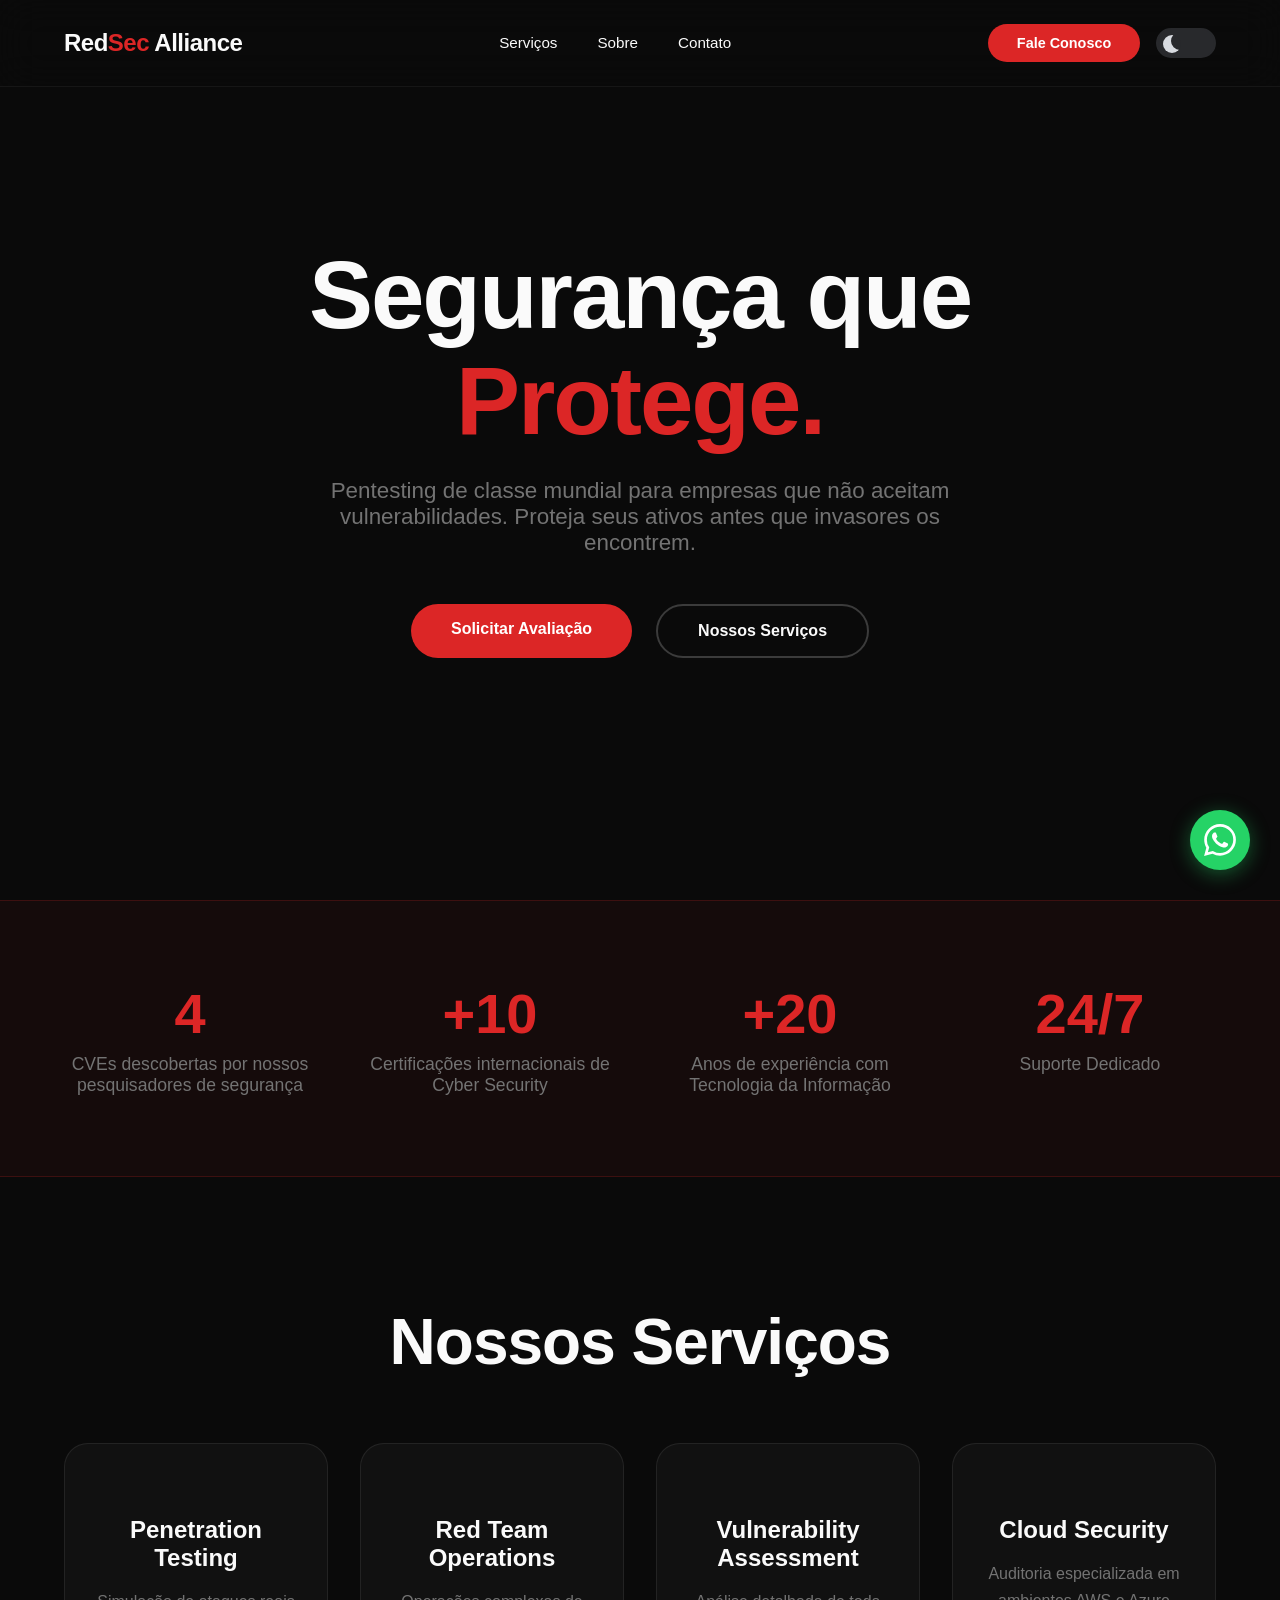
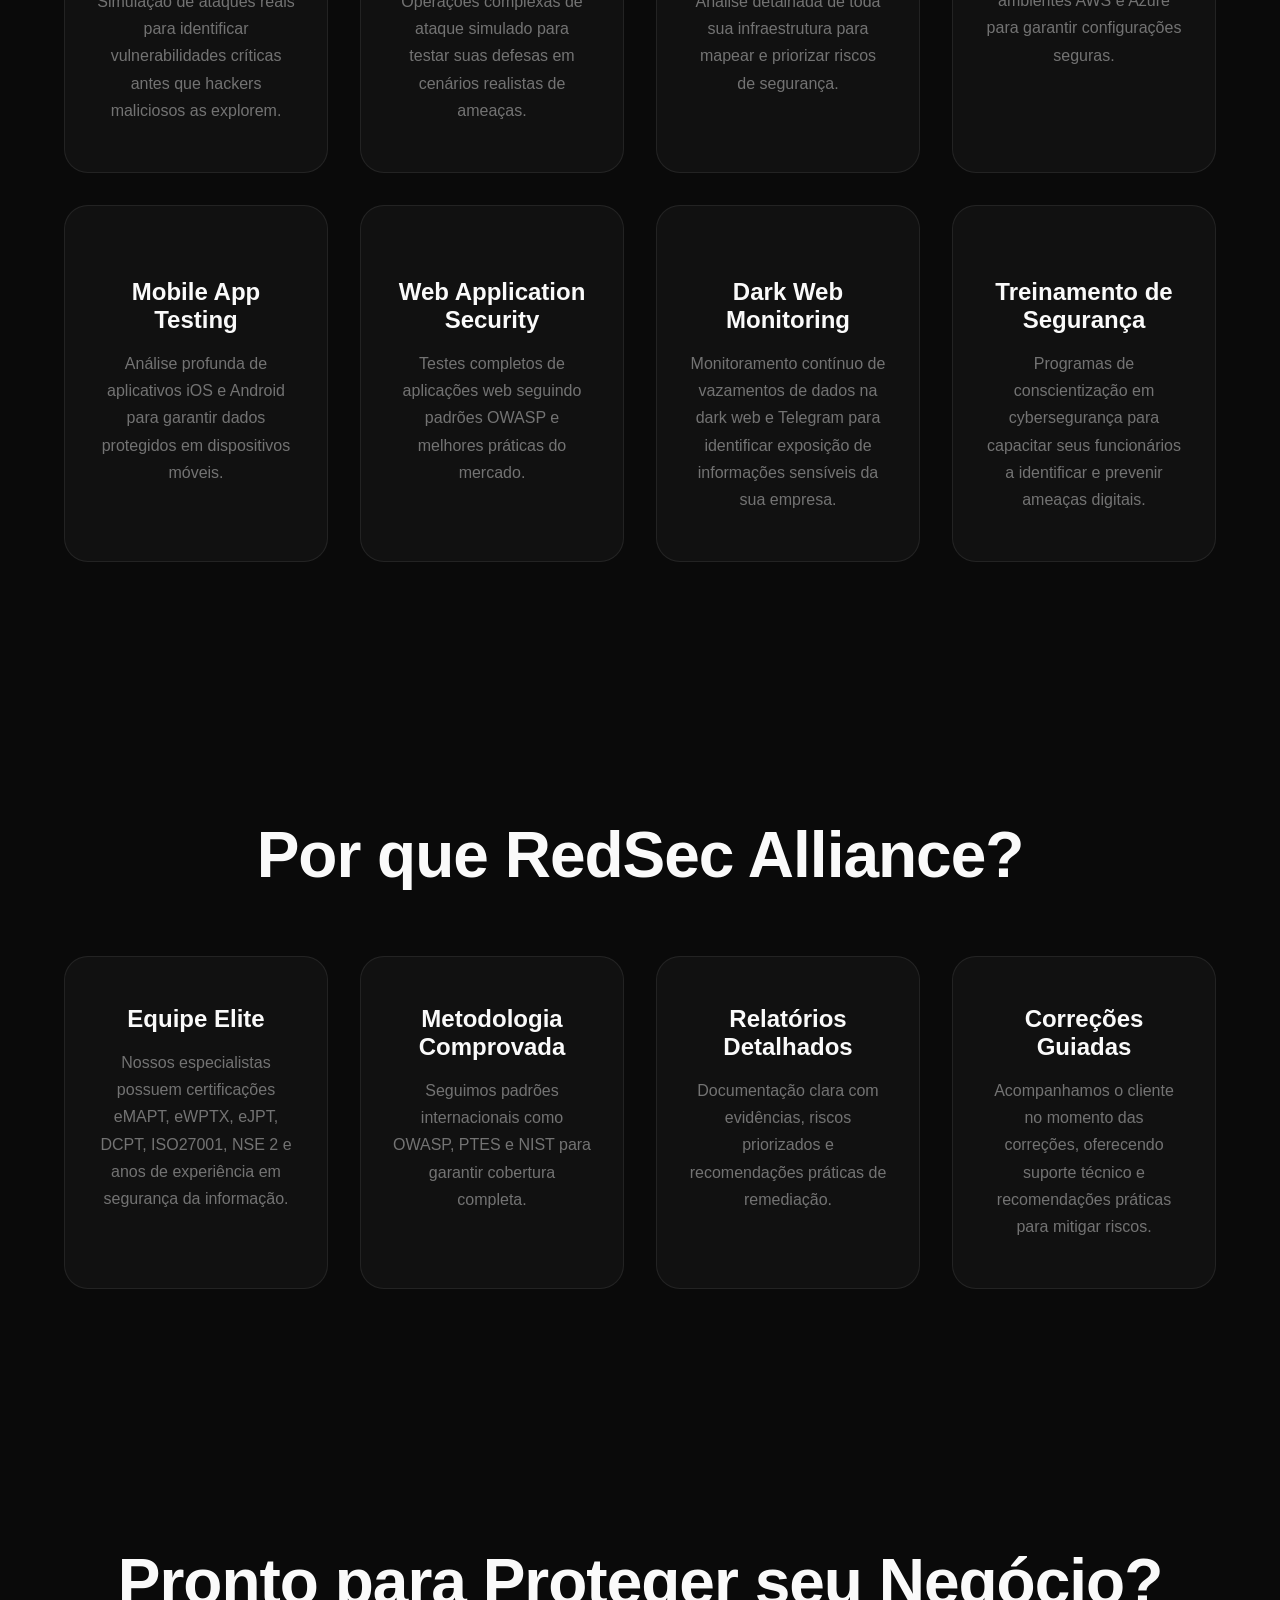
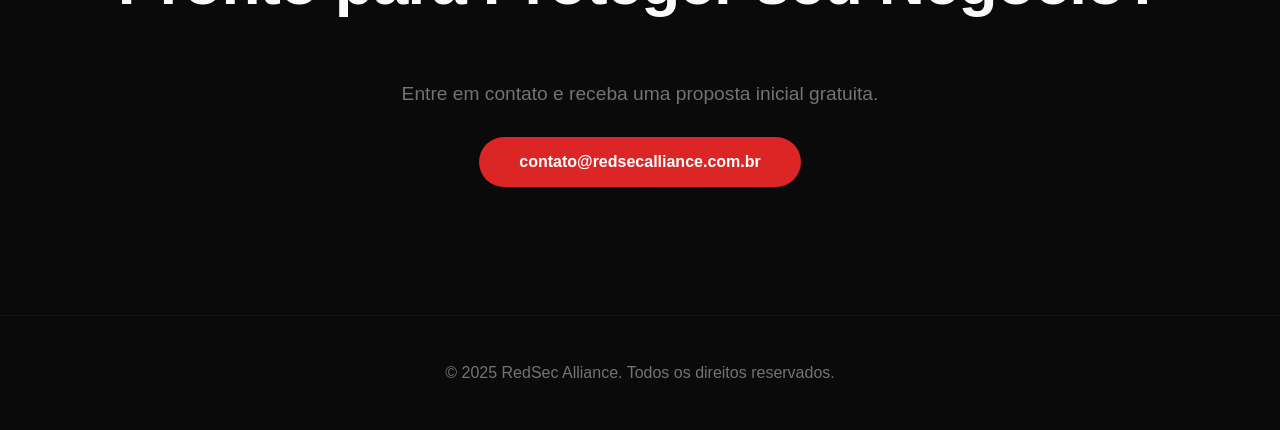
==== index.html @ f5a432e8 "Update index.html" ====
<!DOCTYPE html>
<html lang="pt-BR">
<head>
    <meta charset="UTF-8">
    <meta name="viewport" content="width=device-width, initial-scale=1.0">
    <title>RedSec Alliance - Pentesting & Cybersecurity</title>
    <link rel="stylesheet" href="styles.css">
</head>
<body>
    <nav>
        <div class="logo">Red<span>Sec</span> Alliance</div>

        <ul class="nav-links">
            <li><a href="#services">Serviços</a></li>
            <li><a href="#about">Sobre</a></li>
            <li><a href="#contact">Contato</a></li>
        </ul>

        <div class="nav-actions">
            <a href="#contact" class="cta-button">Fale Conosco</a>
            <div class="toggle-switch">
                <label class="switch-label">
                    <input type="checkbox" class="checkbox">
                    <span class="slider"></span>
                </label>
            </div>
        </div>
    </nav>

    <section class="hero">
        <h1>Segurança que<br><span class="highlight">Protege.</span></h1>
        <p>Pentesting de classe mundial para empresas que não aceitam vulnerabilidades. Proteja seus ativos antes que invasores os encontrem.</p>
        <div class="hero-buttons">
            <a href="#contact" class="primary-btn">Solicitar Avaliação</a>
            <a href="#services" class="secondary-btn">Nossos Serviços</a>
        </div>
    </section>

    <div class="stats">
        <div class="stat">
            <h2>4</h2>
            <p>CVEs descobertas por nossos pesquisadores de segurança</p>
        </div>
        <div class="stat">
            <h2>+10</h2>
            <p>Certificações internacionais de Cyber Security</p>
        </div>
        <div class="stat">
            <h2>+20</h2>
            <p>Anos de experiência com Tecnologia da Informação</p>
        </div>
        <div class="stat">
            <h2>24/7</h2>
            <p>Suporte Dedicado</p>
        </div>
    </div>

    <section id="services">
        <h2 class="section-title">Nossos Serviços</h2>
        <div class="services">
            <div class="service-card">
                <div class="service-icon"></div>
                <h3>Penetration Testing</h3>
                <p>Simulação de ataques reais para identificar vulnerabilidades críticas antes que hackers maliciosos as explorem.</p>
            </div>
            <div class="service-card">
                <div class="service-icon"></div>
                <h3>Red Team Operations</h3>
                <p>Operações complexas de ataque simulado para testar suas defesas em cenários realistas de ameaças.</p>
            </div>
            <div class="service-card">
                <div class="service-icon"></div>
                <h3>Vulnerability Assessment</h3>
                <p>Análise detalhada de toda sua infraestrutura para mapear e priorizar riscos de segurança.</p>
            </div>
            <div class="service-card">
                <div class="service-icon"></div>
                <h3>Cloud Security</h3>
                <p>Auditoria especializada em ambientes AWS e Azure para garantir configurações seguras.</p>
            </div>
            <div class="service-card">
                <div class="service-icon"></div>
                <h3>Mobile App Testing</h3>
                <p>Análise profunda de aplicativos iOS e Android para garantir dados protegidos em dispositivos móveis.</p>
            </div>
            <div class="service-card">
                <div class="service-icon"></div>
                <h3>Web Application Security</h3>
                <p>Testes completos de aplicações web seguindo padrões OWASP e melhores práticas do mercado.</p>
            </div>
                        <div class="service-card">
                <div class="service-icon"></div>
                <h3>Dark Web Monitoring</h3>
                <p>Monitoramento contínuo de vazamentos de dados na dark web e Telegram para identificar exposição de informações sensíveis da sua empresa.</p>
            </div>
            <div class="service-card">
                <div class="service-icon"></div>
                <h3>Treinamento de Segurança</h3>
                <p>Programas de conscientização em cybersegurança para capacitar seus funcionários a identificar e prevenir ameaças digitais.</p>
            </div>
        </div>
    </section>

    <section id="about">
        <h2 class="section-title">Por que RedSec Alliance?</h2>
        <div class="services">
            <div class="service-card">
                <h3>Equipe Elite</h3>
                <p>Nossos especialistas possuem certificações eMAPT, eWPTX, eJPT, DCPT, ISO27001, NSE 2 e anos de experiência em segurança da informação.</p>
            </div>
            <div class="service-card">
                <h3>Metodologia Comprovada</h3>
                <p>Seguimos padrões internacionais como OWASP, PTES e NIST para garantir cobertura completa.</p>
            </div>
            <div class="service-card">
                <h3>Relatórios Detalhados</h3>
                <p>Documentação clara com evidências, riscos priorizados e recomendações práticas de remediação.</p>
            </div>
            <div class="service-card">
                <h3>Correções Guiadas</h3>
                <p>Acompanhamos o cliente no momento das correções, oferecendo suporte técnico e recomendações práticas para mitigar riscos.</p>
            </div>
        </div>  
    </section>

    <section id="contact" style="text-align: center; padding: 8rem 5%;">
        <h2 class="section-title">Pronto para Proteger seu Negócio?</h2>
        <p style="color: var(--gray); font-size: 1.2rem; margin-bottom: 2rem; max-width: 600px; margin-left: auto; margin-right: auto;">Entre em contato e receba uma proposta inicial gratuita.</p>
        <a href="mailto:contato@redsecalliance.com.br" class="primary-btn" style="display: inline-block;">contato@redsecalliance.com.br</a>
    </section>

    <footer>
        <p>&copy; 2025 RedSec Alliance. Todos os direitos reservados.</p>
    </footer>
    <!-- Botão WhatsApp Flutuante -->
    <a href="https://wa.me/5511977189266?text=Olá!%20Gostaria%20de%20saber%20mais%20sobre%20os%20serviços%20de%20pentest%20da%20RedSec%20Alliance." class="whatsapp-button" target="_blank" rel="noopener noreferrer">
        <svg viewBox="0 0 24 24" fill="currentColor">
            <path d="M17.472 14.382c-.297-.149-1.758-.867-2.03-.967-.273-.099-.471-.148-.67.15-.197.297-.767.966-.94 1.164-.173.199-.347.223-.644.075-.297-.15-1.255-.463-2.39-1.475-.883-.788-1.48-1.761-1.653-2.059-.173-.297-.018-.458.13-.606.134-.133.298-.347.446-.52.149-.174.198-.298.298-.497.099-.198.05-.371-.025-.52-.075-.149-.669-1.612-.916-2.207-.242-.579-.487-.5-.669-.51-.173-.008-.371-.01-.57-.01-.198 0-.52.074-.792.372-.272.297-1.04 1.016-1.04 2.479 0 1.462 1.065 2.875 1.213 3.074.149.198 2.096 3.2 5.077 4.487.709.306 1.262.489 1.694.625.712.227 1.36.195 1.871.118.571-.085 1.758-.719 2.006-1.413.248-.694.248-1.289.173-1.413-.074-.124-.272-.198-.57-.347m-5.421 7.403h-.004a9.87 9.87 0 01-5.031-1.378l-.361-.214-3.741.982.998-3.648-.235-.374a9.86 9.86 0 01-1.51-5.26c.001-5.45 4.436-9.884 9.888-9.884 2.64 0 5.122 1.03 6.988 2.898a9.825 9.825 0 012.893 6.994c-.003 5.45-4.437 9.884-9.885 9.884m8.413-18.297A11.815 11.815 0 0012.05 0C5.495 0 .16 5.335.157 11.892c0 2.096.547 4.142 1.588 5.945L.057 24l6.305-1.654a11.882 11.882 0 005.683 1.448h.005c6.554 0 11.89-5.335 11.893-11.893a11.821 11.821 0 00-3.48-8.413Z"/>
        </svg>
    </a>

    <script src="script.js"></script>
</body>
</html>
---- styles.css ----
* {
    margin: 0;
    padding: 0;
    box-sizing: border-box;
}

:root {
    --red: #DC2626;
    --dark: #0A0A0A;
    --light: #FAFAFA;
    --gray: #737373;
}

body {
    font-family: -apple-system, BlinkMacSystemFont, 'Segoe UI', 'Helvetica Neue', Arial, sans-serif;
    background: var(--dark);
    color: var(--light);
    overflow-x: hidden;
}

nav {
    position: fixed;
    top: 0;
    width: 100%;
    padding: 1.5rem 5%;
    display: flex;
    justify-content: space-between;
    align-items: center;
    z-index: 1000;
    background: rgba(10, 10, 10, 0.8);
    backdrop-filter: blur(20px);
    border-bottom: 1px solid rgba(255, 255, 255, 0.05);
    transition: background 0.3s ease;
}

.logo {
    font-size: 1.5rem;
    font-weight: 700;
    letter-spacing: -0.5px;
}

.logo span {
    color: var(--red);
}

.nav-links {
    display: flex;
    gap: 2.5rem;
    list-style: none;
}

.nav-links a {
    color: var(--light);
    text-decoration: none;
    font-size: 0.95rem;
    font-weight: 500;
    transition: color 0.3s;
}

.nav-links a:hover {
    color: var(--red);
}

.cta-button {
    background: var(--red);
    color: white;
    padding: 0.7rem 1.8rem;
    border-radius: 2rem;
    text-decoration: none;
    font-weight: 600;
    font-size: 0.9rem;
    transition: transform 0.2s, box-shadow 0.3s;
}

.cta-button:hover {
    transform: translateY(-2px);
    box-shadow: 0 10px 40px rgba(220, 38, 38, 0.3);
}

.hero {
    min-height: 100vh;
    display: flex;
    flex-direction: column;
    justify-content: center;
    align-items: center;
    text-align: center;
    padding: 0 5%;
    position: relative;
}

.hero h1 {
    font-size: clamp(3rem, 8vw, 6rem);
    font-weight: 700;
    letter-spacing: -2px;
    line-height: 1.1;
    margin-bottom: 1.5rem;
    animation: fadeInUp 0.8s ease;
}

.hero .highlight {
    color: var(--red);
}

.hero p {
    font-size: clamp(1.1rem, 2vw, 1.4rem);
    color: var(--gray);
    max-width: 700px;
    margin-bottom: 3rem;
    animation: fadeInUp 0.8s ease 0.2s backwards;
}

.hero-buttons {
    display: flex;
    gap: 1.5rem;
    animation: fadeInUp 0.8s ease 0.4s backwards;
}

.primary-btn, .secondary-btn {
    padding: 1rem 2.5rem;
    border-radius: 2rem;
    font-weight: 600;
    font-size: 1rem;
    text-decoration: none;
    transition: all 0.3s;
}

.primary-btn {
    background: var(--red);
    color: white;
}

.primary-btn:hover {
    transform: translateY(-2px);
    box-shadow: 0 15px 50px rgba(220, 38, 38, 0.4);
}

.secondary-btn {
    background: transparent;
    color: var(--light);
    border: 2px solid rgba(255, 255, 255, 0.2);
}

.secondary-btn:hover {
    border-color: var(--red);
    color: var(--red);
}

section {
    padding: 8rem 5%;
    max-width: 1400px;
    margin: 0 auto;
}

.section-title {
    font-size: clamp(2.5rem, 5vw, 4rem);
    font-weight: 700;
    letter-spacing: -1px;
    margin-bottom: 4rem;
    text-align: center;
}

.services {
    display: grid;
    grid-template-columns: repeat(4, 1fr);
    gap: 2rem;
}

@media (max-width: 1200px) {
    .services {
        grid-template-columns: repeat(2, 1fr);
    }
}

.service-card {
    background: rgba(255, 255, 255, 0.03);
    border: 1px solid rgba(255, 255, 255, 0.08);
    border-radius: 1.5rem;
    padding: 3rem 2rem;
    transition: all 0.4s;
    text-align: center;
}

.service-card:hover {
    background: rgba(255, 255, 255, 0.05);
    border-color: var(--red);
    transform: translateY(-5px);
}

.service-icon {
    font-size: 3rem;
    margin-bottom: 1.5rem;
}

.service-card h3 {
    font-size: 1.5rem;
    margin-bottom: 1rem;
    font-weight: 600;
}

.service-card p {
    color: var(--gray);
    line-height: 1.7;
}

.stats {
    display: grid;
    grid-template-columns: repeat(auto-fit, minmax(200px, 1fr));
    gap: 3rem;
    text-align: center;
    padding: 5rem 5%;
    background: rgba(220, 38, 38, 0.05);
    border-top: 1px solid rgba(220, 38, 38, 0.2);
    border-bottom: 1px solid rgba(220, 38, 38, 0.2);
}

.stat h2 {
    font-size: 3.5rem;
    color: var(--red);
    margin-bottom: 0.5rem;
    font-weight: 700;
}

.stat p {
    color: var(--gray);
    font-size: 1.1rem;
}

footer {
    padding: 3rem 5%;
    text-align: center;
    border-top: 1px solid rgba(255, 255, 255, 0.05);
    color: var(--gray);
}

/* Imagens de Contato */
.contact-images {
    display: flex;
    justify-content: center;
    align-items: center;
    gap: 2rem;
    margin: 3rem auto;
    max-width: 1200px;
}

.contact-img {
    flex: 1;
    max-width: 350px;
    height: 300px;
    object-fit: cover;
    border-radius: 12px;
    box-shadow: 0 10px 30px rgba(0, 0, 0, 0.3);
    transition: transform 0.3s ease, box-shadow 0.3s ease;
}

.contact-img:hover {
    transform: translateY(-10px);
    box-shadow: 0 20px 40px rgba(220, 38, 38, 0.4);
}

/* Botão WhatsApp */
.whatsapp-button {
    position: fixed;
    bottom: 30px;
    right: 30px;
    width: 60px;
    height: 60px;
    background: #25D366;
    border-radius: 50%;
    display: flex;
    align-items: center;
    justify-content: center;
    box-shadow: 0 4px 20px rgba(37, 211, 102, 0.4);
    z-index: 999;
    transition: all 0.3s ease;
    animation: pulse 2s infinite;
}

.whatsapp-button:hover {
    transform: scale(1.1);
    box-shadow: 0 6px 30px rgba(37, 211, 102, 0.6);
}

.whatsapp-button svg {
    width: 32px;
    height: 32px;
    color: white;
}

/* Animações */
@keyframes pulse {
    0%, 100% {
        box-shadow: 0 4px 20px rgba(37, 211, 102, 0.4);
    }
    50% {
        box-shadow: 0 4px 30px rgba(37, 211, 102, 0.7);
    }
}

@keyframes fadeInUp {
    from {
        opacity: 0;
        transform: translateY(30px);
    }
    to {
        opacity: 1;
        transform: translateY(0);
    }
}

/* Toggle Switch (Modo Claro/Escuro) */
.toggle-switch {
    position: relative;
    width: 60px;
    height: 30px;
    --light: #d8dbe0;
    --dark: #28292c;
    flex-shrink: 0;
}

.switch-label {
    position: absolute;
    width: 100%;
    height: 30px;
    background-color: var(--dark);
    border-radius: 15px;
    cursor: pointer;
    border: 2px solid var(--dark);
}

.checkbox {
    position: absolute;
    display: none;
}

.slider {
    position: absolute;
    width: 100%;
    height: 100%;
    border-radius: 15px;
    transition: 0.3s;
}

.checkbox:checked ~ .slider {
    background-color: var(--light);
}

.slider::before {
    content: "";
    position: absolute;
    top: 5px;
    left: 5px;
    width: 18px;
    height: 18px;
    border-radius: 50%;
    box-shadow: inset 8px -3px 0px 0px var(--light);
    background-color: var(--dark);
    transition: 0.3s;
}

.checkbox:checked ~ .slider::before {
    transform: translateX(30px);
    background-color: var(--dark);
    box-shadow: none;
}

/* Agrupa o botão Fale Conosco e o switch */
.nav-actions {
    display: flex;
    align-items: center;
    gap: 1rem;
}

/* ====== MODO CLARO ====== */
body.light-mode {
    background: var(--light);
    color: var(--dark);
}

/* Navbar no modo claro */
body.light-mode nav {
    background: rgba(255, 255, 255, 0.9);
    border-bottom: 1px solid rgba(0, 0, 0, 0.1);
    backdrop-filter: blur(20px);
}

body.light-mode .logo {
    color: var(--dark);
}

body.light-mode .nav-links a {
    color: var(--dark);
}

body.light-mode .nav-links a:hover {
    color: var(--red);
}

/* Botões no modo claro */
body.light-mode .cta-button,
body.light-mode .primary-btn {
    background: var(--red);
    color: white;
}

body.light-mode .secondary-btn {
    color: var(--dark);
    border-color: rgba(0, 0, 0, 0.3);
}

body.light-mode .secondary-btn:hover {
    color: var(--red);
    border-color: var(--red);
}

/* Hero no modo claro */
body.light-mode .hero p {
    color: #555;
}

/* Cards e textos no modo claro */
body.light-mode .service-card {
    background: rgba(0, 0, 0, 0.02);
    border: 1px solid rgba(0, 0, 0, 0.08);
}

body.light-mode .service-card:hover {
    background: rgba(0, 0, 0, 0.04);
}

body.light-mode .service-card p {
    color: #555;
}

body.light-mode .stats {
    background: rgba(220, 38, 38, 0.1);
    border-color: rgba(220, 38, 38, 0.3);
}

body.light-mode .stat p {
    color: #555;
}

/* Footer no modo claro */
body.light-mode footer {
    border-top: 1px solid rgba(0, 0, 0, 0.1);
    color: #555;
}

/* Responsivo */
@media (max-width: 768px) {
    nav {
        padding: 1rem 5%;
    }

    .nav-links {
        display: none;
    }

    .hero-buttons {
        flex-direction: column;
        width: 100%;
        max-width: 300px;
    }

    .whatsapp-button {
        bottom: 20px;
        right: 20px;
        width: 55px;
        height: 55px;
    }

    .whatsapp-button svg {
        width: 28px;
        height: 28px;
    }

    .contact-images {
        flex-direction: column;
        gap: 1.5rem;
    }
    
    .contact-img {
        max-width: 100%;
    }
    
    .nav-actions {
        gap: 0.5rem;
    }
    
    .cta-button {
        padding: 0.6rem 1.2rem;
        font-size: 0.85rem;
    }
    
    .services {
        grid-template-columns: 1fr;
    }  
}
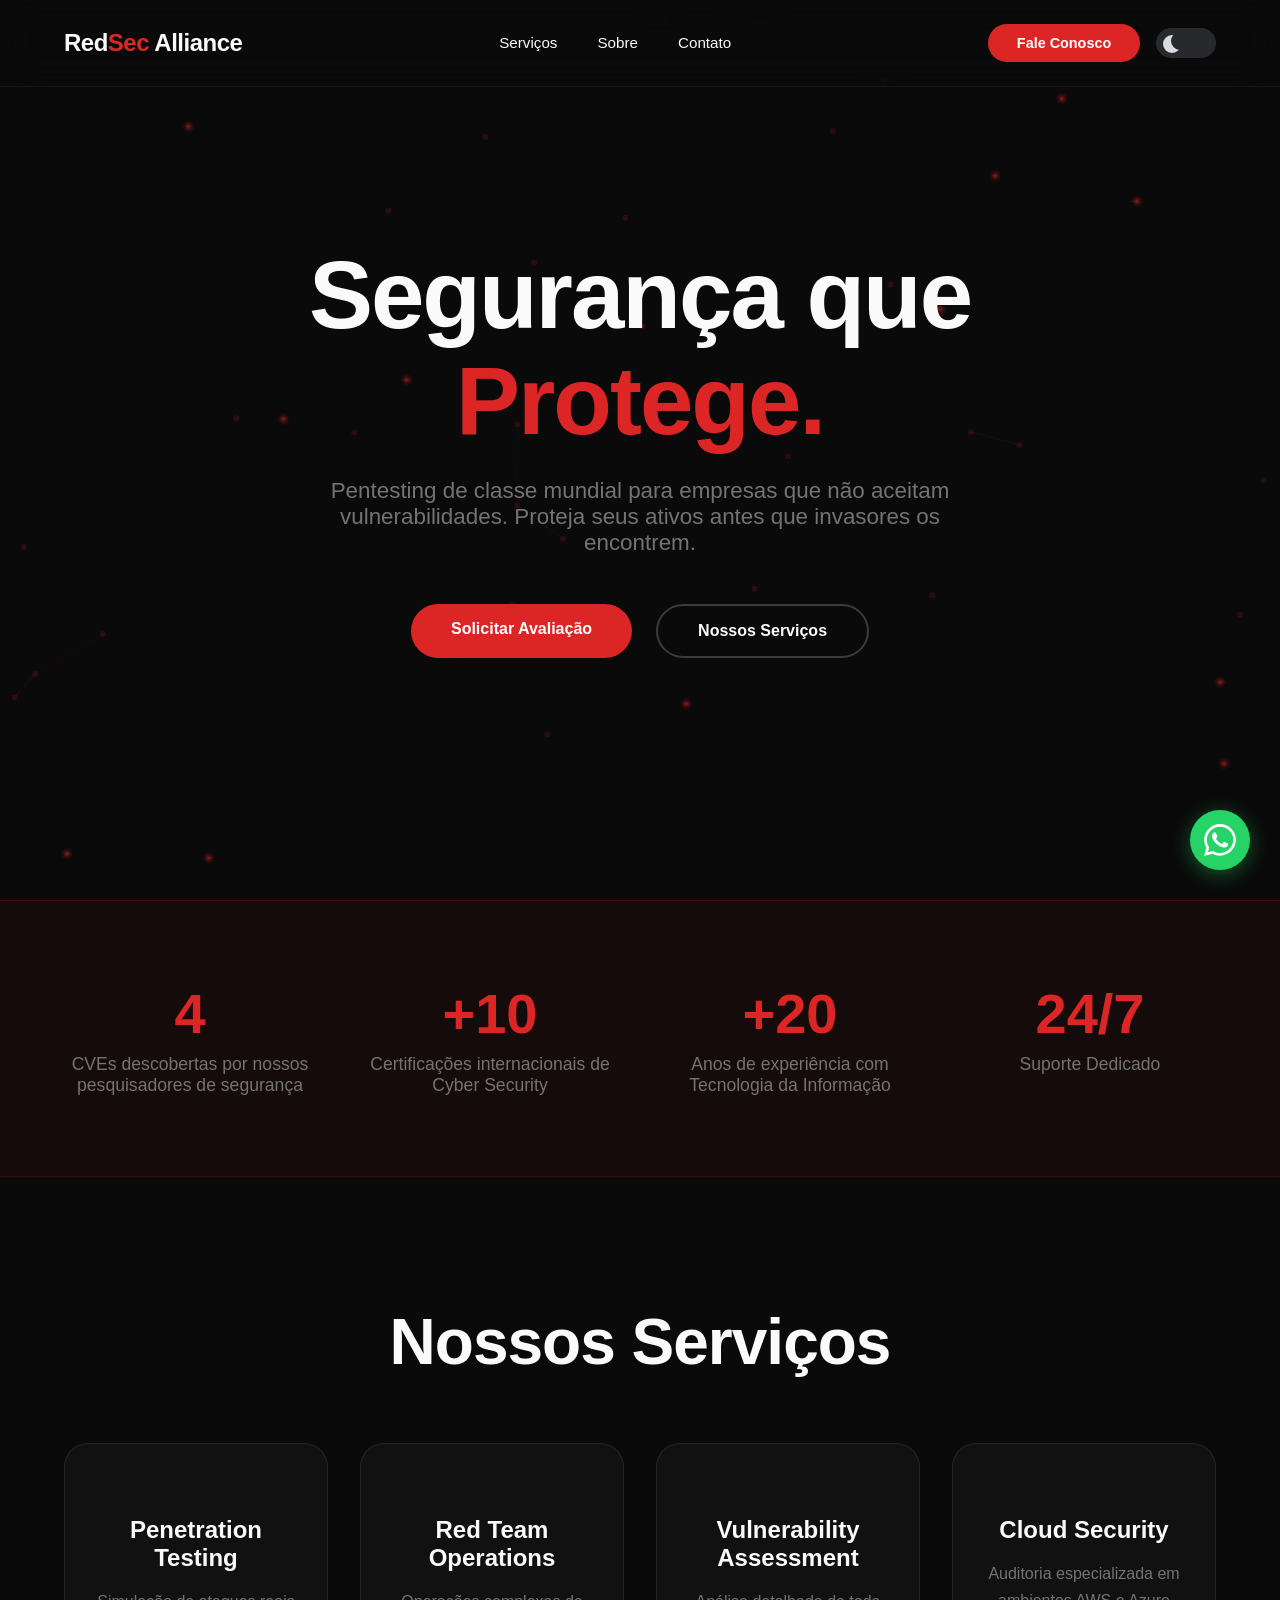
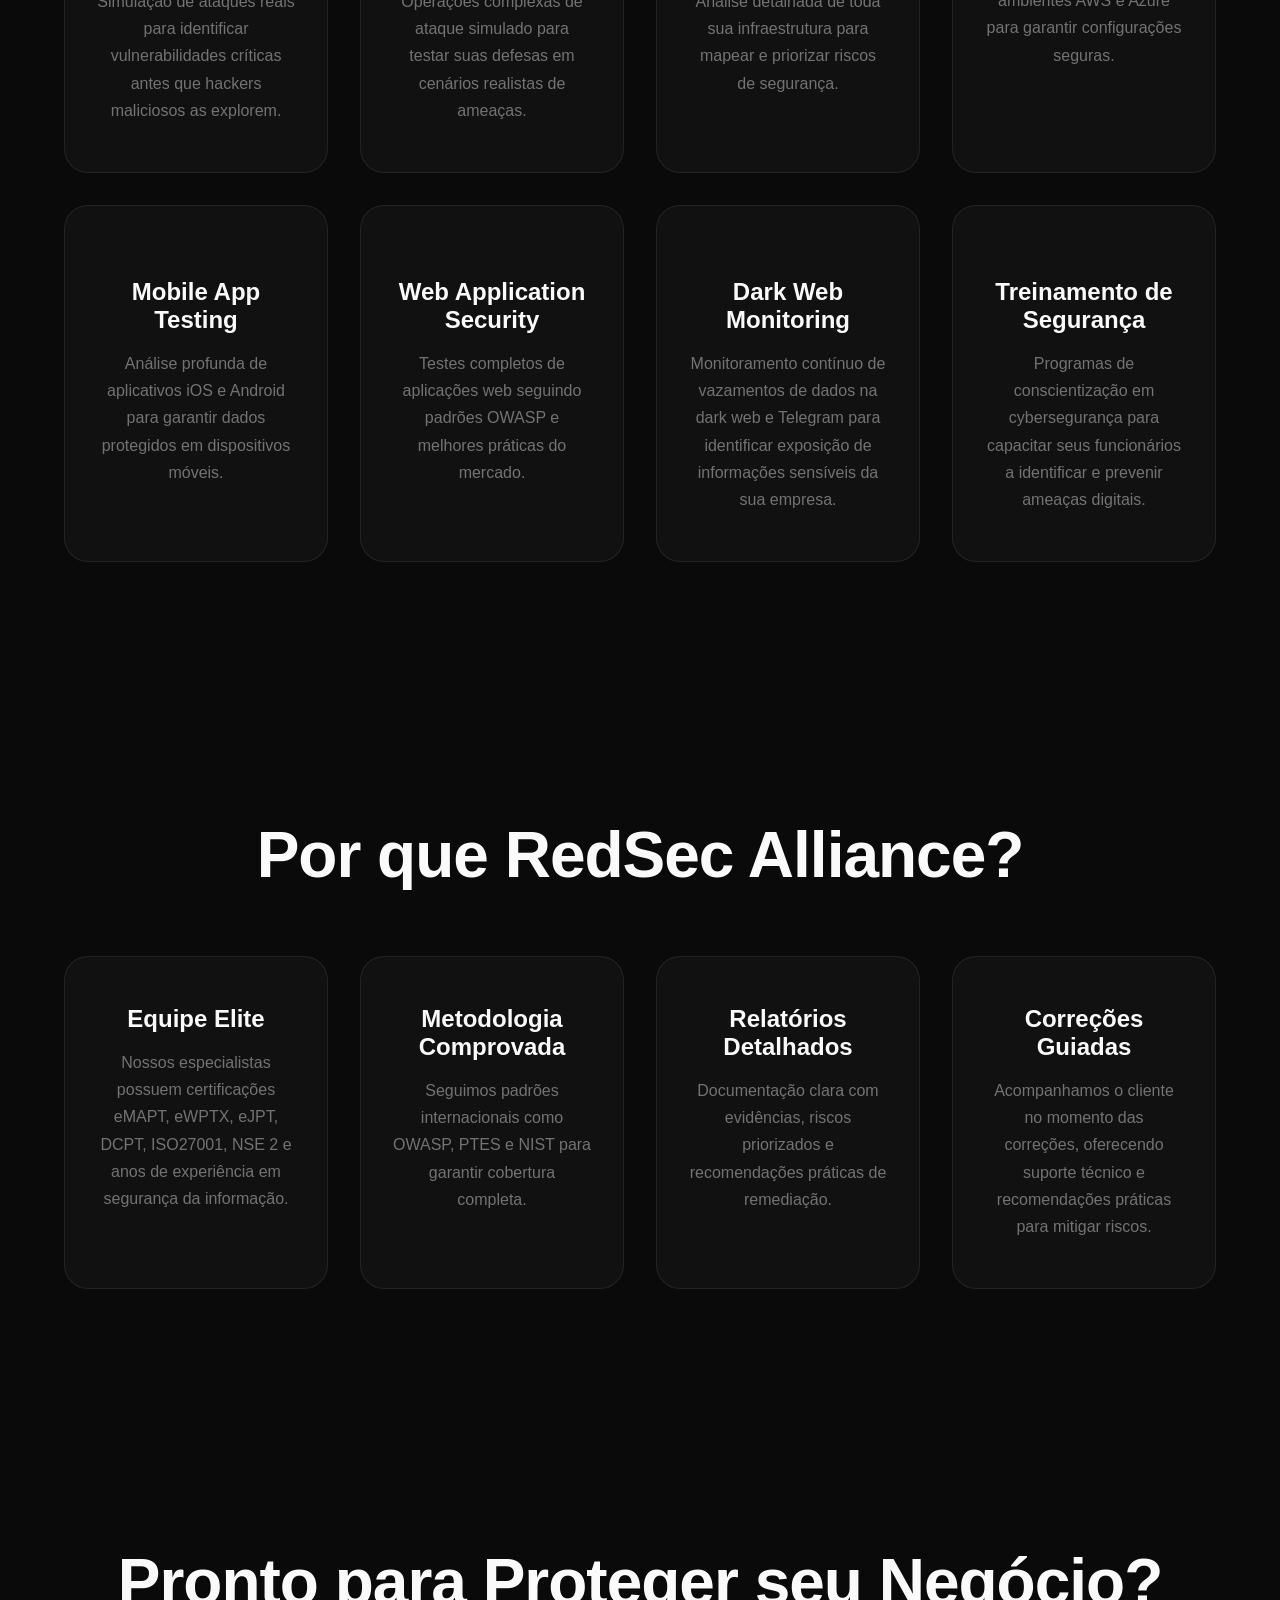
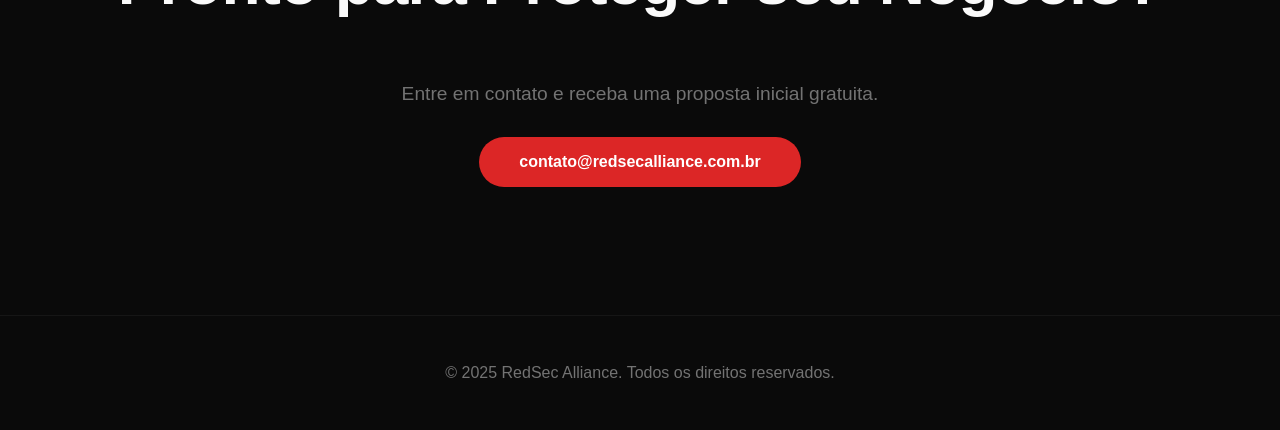
==== commit 924446aa: "Update WhatsApp link for contact" ====
--- a/index.html
+++ b/index.html
@@ -133,7 +133,7 @@
         <p>&copy; 2025 RedSec Alliance. Todos os direitos reservados.</p>
     </footer>
     <!-- Botão WhatsApp Flutuante -->
-    <a href="https://wa.me/5511977189266?text=Olá!%20Gostaria%20de%20saber%20mais%20sobre%20os%20serviços%20de%20pentest%20da%20RedSec%20Alliance." class="whatsapp-button" target="_blank" rel="noopener noreferrer">
+    <a href="https://wa.me/554896154800?text=Olá!%20Gostaria%20de%20saber%20mais%20sobre%20os%20serviços%20de%20pentest%20da%20RedSec%20Alliance." class="whatsapp-button" target="_blank" rel="noopener noreferrer">
         <svg viewBox="0 0 24 24" fill="currentColor">
             <path d="M17.472 14.382c-.297-.149-1.758-.867-2.03-.967-.273-.099-.471-.148-.67.15-.197.297-.767.966-.94 1.164-.173.199-.347.223-.644.075-.297-.15-1.255-.463-2.39-1.475-.883-.788-1.48-1.761-1.653-2.059-.173-.297-.018-.458.13-.606.134-.133.298-.347.446-.52.149-.174.198-.298.298-.497.099-.198.05-.371-.025-.52-.075-.149-.669-1.612-.916-2.207-.242-.579-.487-.5-.669-.51-.173-.008-.371-.01-.57-.01-.198 0-.52.074-.792.372-.272.297-1.04 1.016-1.04 2.479 0 1.462 1.065 2.875 1.213 3.074.149.198 2.096 3.2 5.077 4.487.709.306 1.262.489 1.694.625.712.227 1.36.195 1.871.118.571-.085 1.758-.719 2.006-1.413.248-.694.248-1.289.173-1.413-.074-.124-.272-.198-.57-.347m-5.421 7.403h-.004a9.87 9.87 0 01-5.031-1.378l-.361-.214-3.741.982.998-3.648-.235-.374a9.86 9.86 0 01-1.51-5.26c.001-5.45 4.436-9.884 9.888-9.884 2.64 0 5.122 1.03 6.988 2.898a9.825 9.825 0 012.893 6.994c-.003 5.45-4.437 9.884-9.885 9.884m8.413-18.297A11.815 11.815 0 0012.05 0C5.495 0 .16 5.335.157 11.892c0 2.096.547 4.142 1.588 5.945L.057 24l6.305-1.654a11.882 11.882 0 005.683 1.448h.005c6.554 0 11.89-5.335 11.893-11.893a11.821 11.821 0 00-3.48-8.413Z"/>
         </svg>
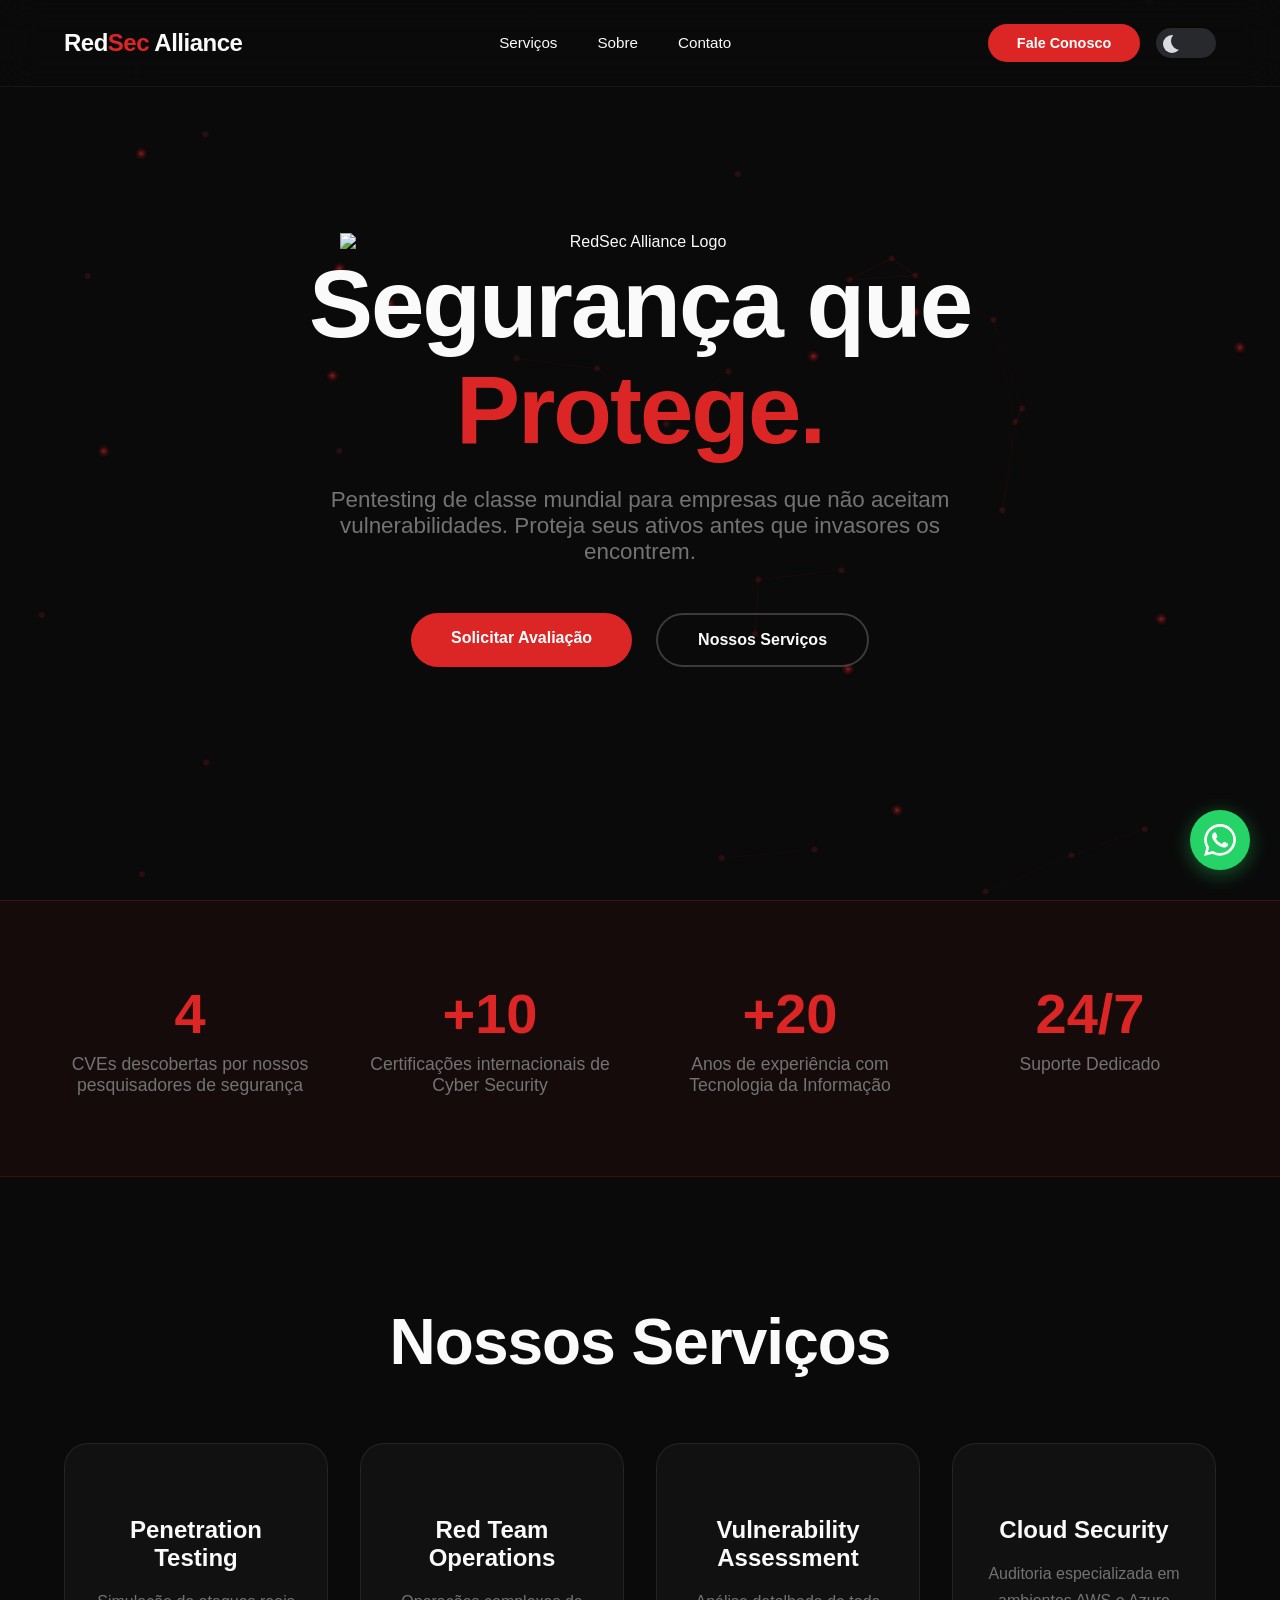
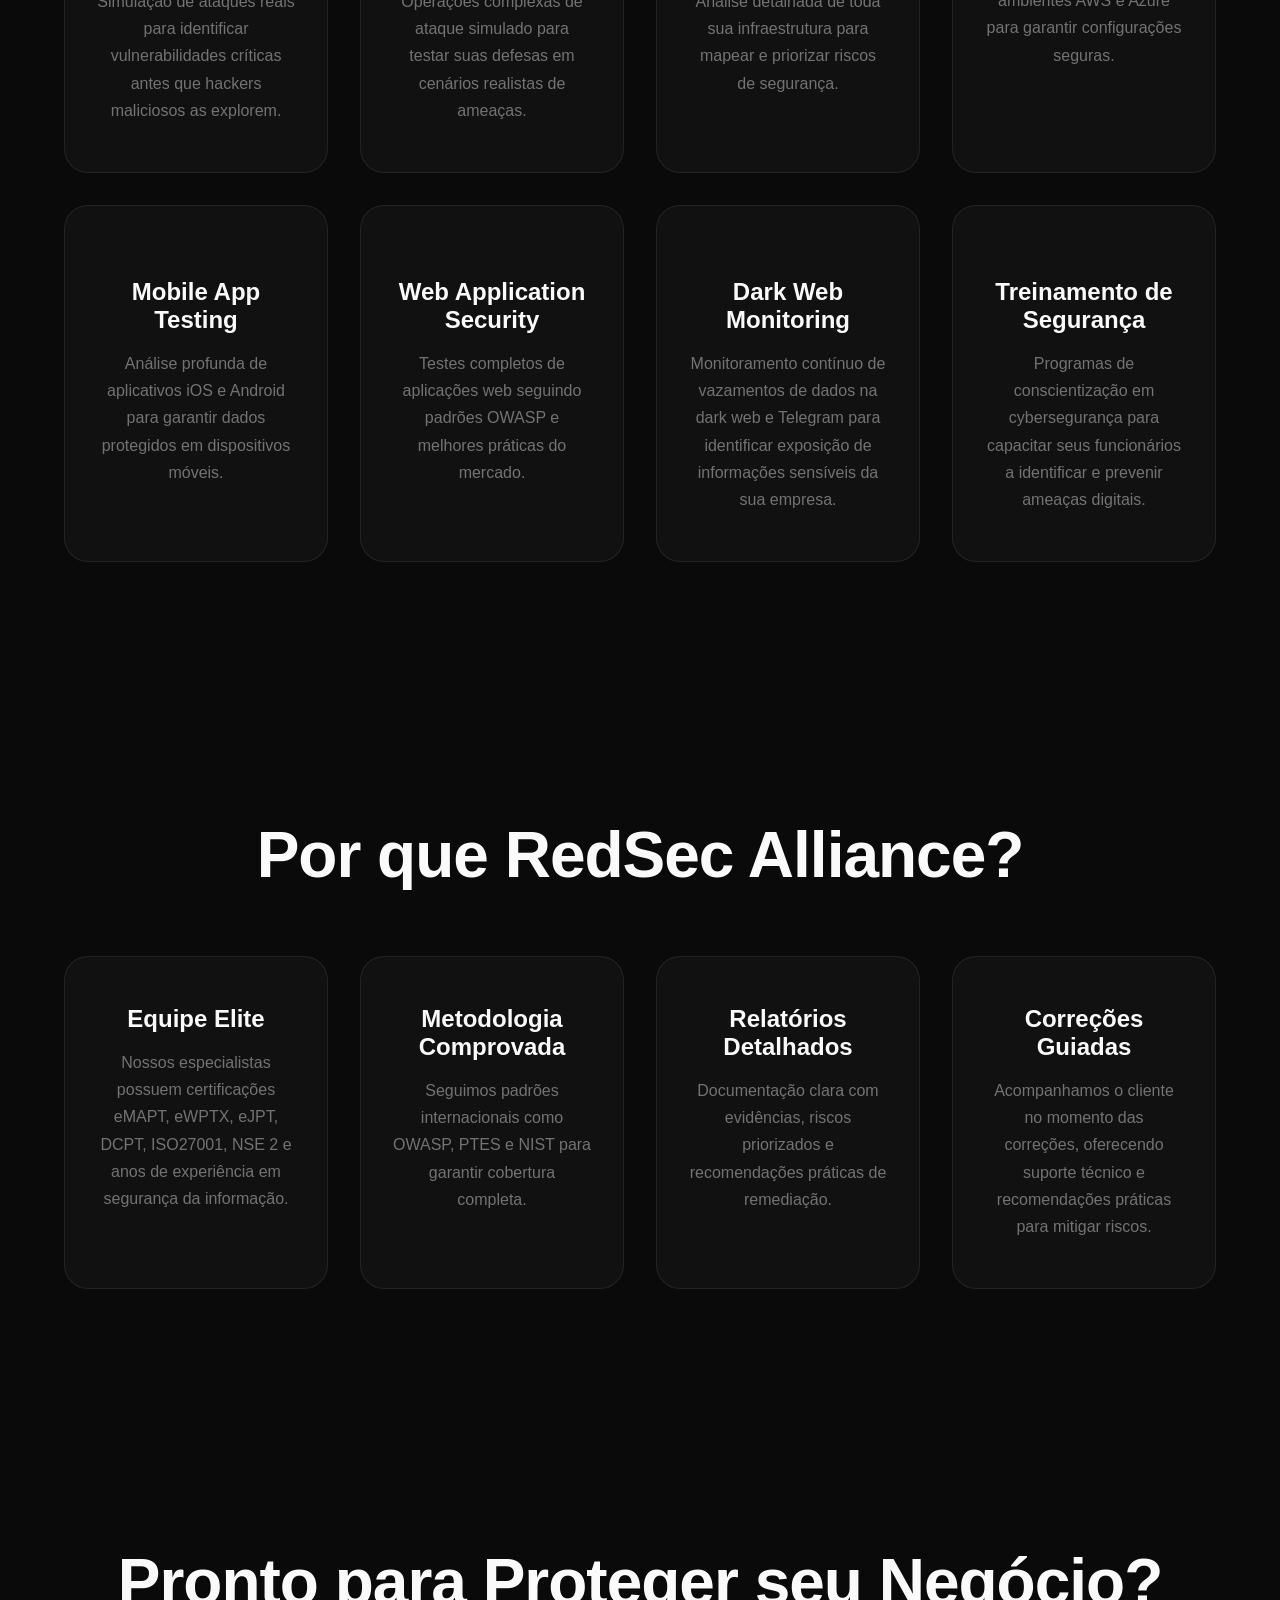
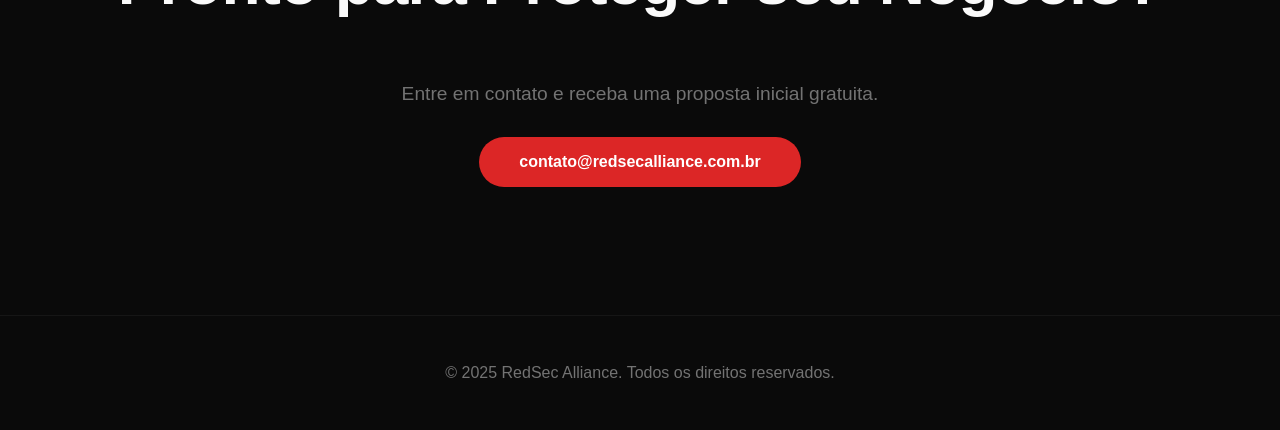
==== commit ec8ed709: "Update WhatsApp link in index.html" ====
--- a/index.html
+++ b/index.html
@@ -28,6 +28,7 @@
     </nav>
 
     <section class="hero">
+        <img src="./images/logo.png" alt="RedSec Alliance Logo" class="hero-logo">
         <h1>Segurança que<br><span class="highlight">Protege.</span></h1>
         <p>Pentesting de classe mundial para empresas que não aceitam vulnerabilidades. Proteja seus ativos antes que invasores os encontrem.</p>
         <div class="hero-buttons">
@@ -133,7 +134,7 @@
         <p>&copy; 2025 RedSec Alliance. Todos os direitos reservados.</p>
     </footer>
     <!-- Botão WhatsApp Flutuante -->
-    <a href="https://wa.me/554896154800?text=Olá!%20Gostaria%20de%20saber%20mais%20sobre%20os%20serviços%20de%20pentest%20da%20RedSec%20Alliance." class="whatsapp-button" target="_blank" rel="noopener noreferrer">
+    <a href="https://wa.me/5511977189266?text=Olá!%20Gostaria%20de%20saber%20mais%20sobre%20os%20serviços%20de%20pentest%20da%20RedSec%20Alliance." class="whatsapp-button" target="_blank" rel="noopener noreferrer">
         <svg viewBox="0 0 24 24" fill="currentColor">
             <path d="M17.472 14.382c-.297-.149-1.758-.867-2.03-.967-.273-.099-.471-.148-.67.15-.197.297-.767.966-.94 1.164-.173.199-.347.223-.644.075-.297-.15-1.255-.463-2.39-1.475-.883-.788-1.48-1.761-1.653-2.059-.173-.297-.018-.458.13-.606.134-.133.298-.347.446-.52.149-.174.198-.298.298-.497.099-.198.05-.371-.025-.52-.075-.149-.669-1.612-.916-2.207-.242-.579-.487-.5-.669-.51-.173-.008-.371-.01-.57-.01-.198 0-.52.074-.792.372-.272.297-1.04 1.016-1.04 2.479 0 1.462 1.065 2.875 1.213 3.074.149.198 2.096 3.2 5.077 4.487.709.306 1.262.489 1.694.625.712.227 1.36.195 1.871.118.571-.085 1.758-.719 2.006-1.413.248-.694.248-1.289.173-1.413-.074-.124-.272-.198-.57-.347m-5.421 7.403h-.004a9.87 9.87 0 01-5.031-1.378l-.361-.214-3.741.982.998-3.648-.235-.374a9.86 9.86 0 01-1.51-5.26c.001-5.45 4.436-9.884 9.888-9.884 2.64 0 5.122 1.03 6.988 2.898a9.825 9.825 0 012.893 6.994c-.003 5.45-4.437 9.884-9.885 9.884m8.413-18.297A11.815 11.815 0 0012.05 0C5.495 0 .16 5.335.157 11.892c0 2.096.547 4.142 1.588 5.945L.057 24l6.305-1.654a11.882 11.882 0 005.683 1.448h.005c6.554 0 11.89-5.335 11.893-11.893a11.821 11.821 0 00-3.48-8.413Z"/>
         </svg>
--- a/styles.css
+++ b/styles.css
@@ -4,6 +4,30 @@
     box-sizing: border-box;
 }
 
+/* Logo do Hero */
+.hero-logo {
+    display: block;
+    margin: 0 auto 0 rem;
+    max-width: 600px;
+    width: 90%;
+    height: auto;
+    animation: fadeInUp 0.8s ease;
+}
+
+/* Responsivo para o logo */
+@media (max-width: 768px) {
+    .hero-logo {
+        max-width: 400px;
+        width: 85%;
+        margin-bottom: 0rem;
+    }
+}
+
+@media (max-width: 480px) {
+    .hero-logo {
+        max-width: 150px;
+    }
+}
 :root {
     --red: #DC2626;
     --dark: #0A0A0A;
@@ -495,4 +519,6 @@
     .services {
         grid-template-columns: 1fr;
     }  
-}
+
+
+}
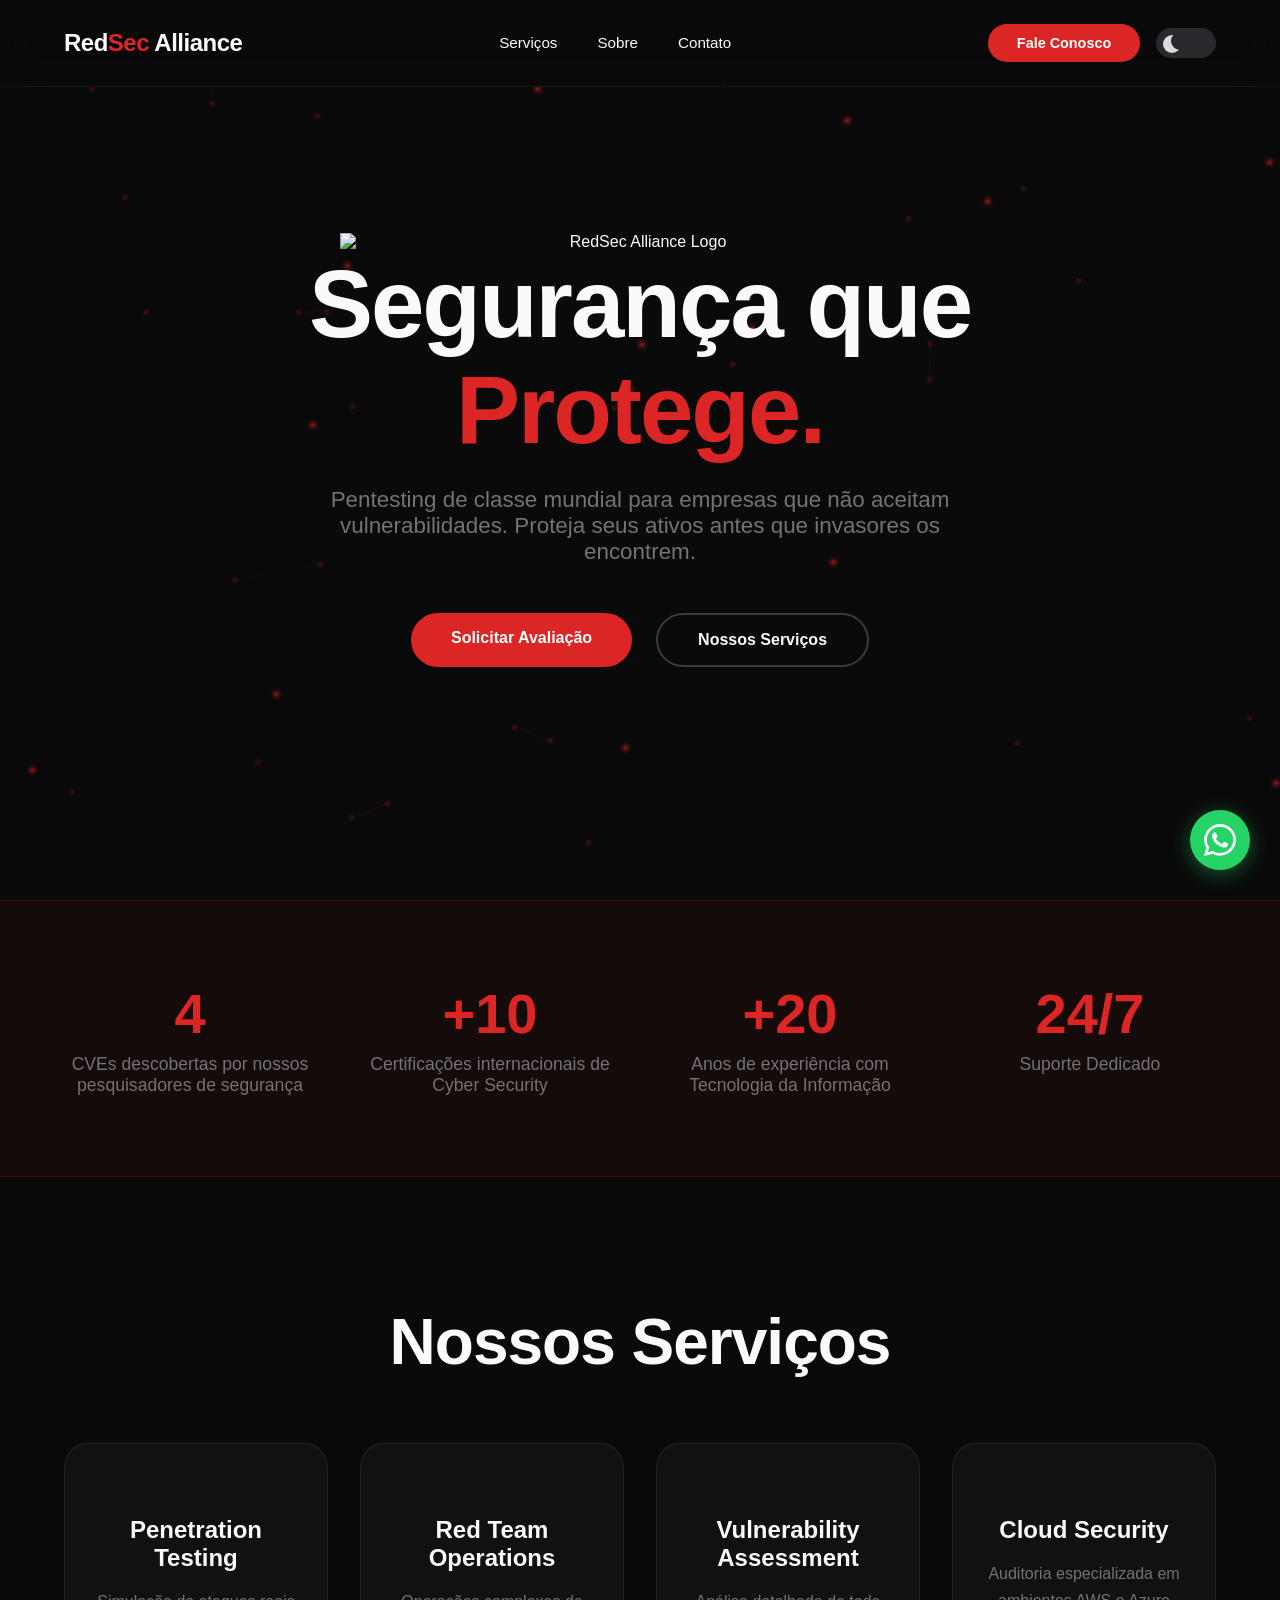
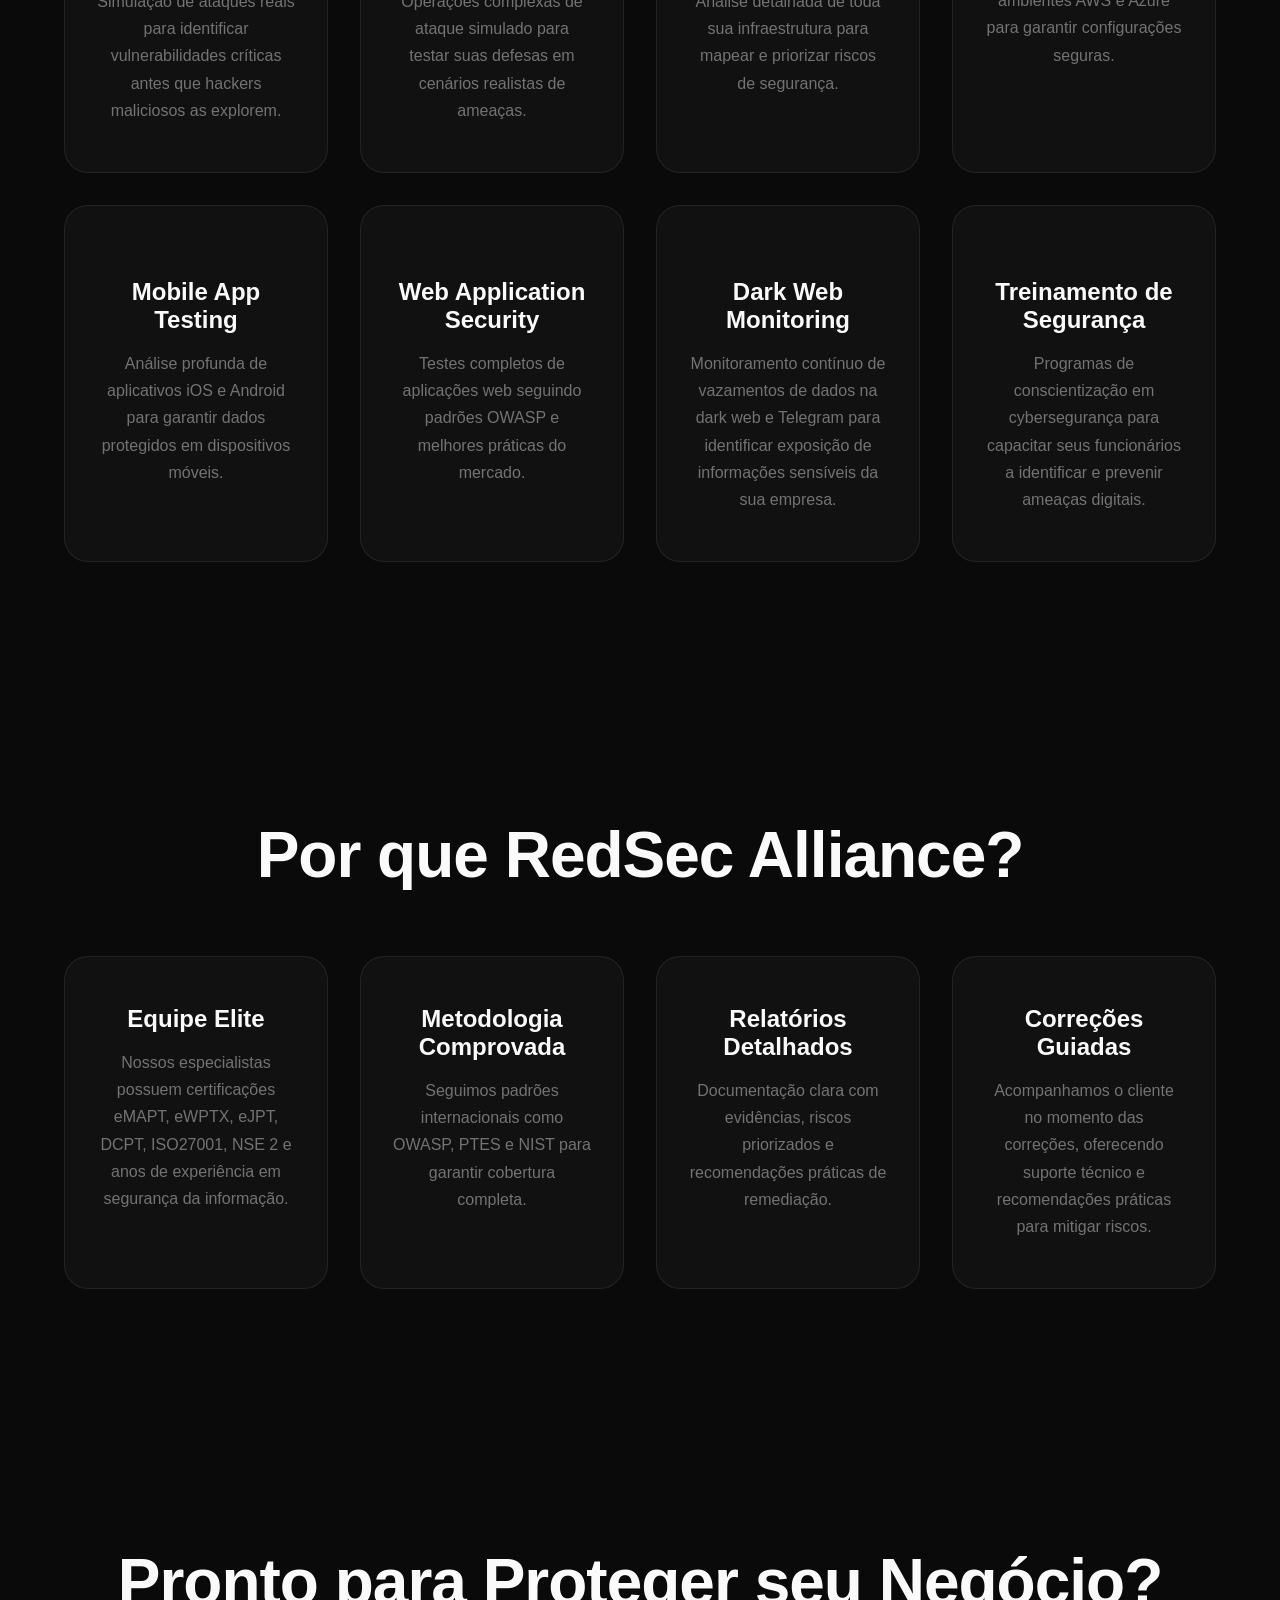
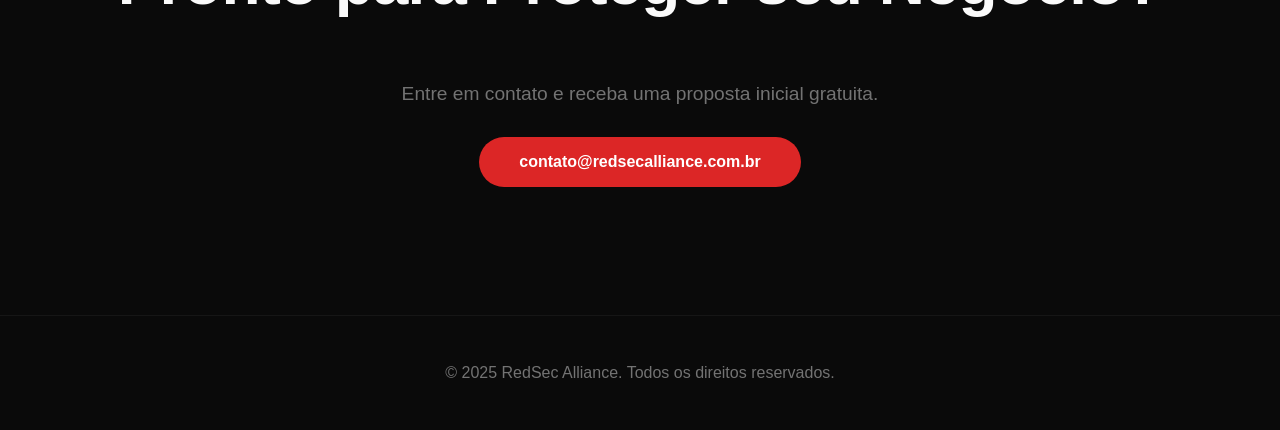
==== commit 287cfadb: "Logo" ====
--- a/index.html
+++ b/index.html
@@ -142,4 +142,4 @@
 
     <script src="script.js"></script>
 </body>
-</html>
+</html>
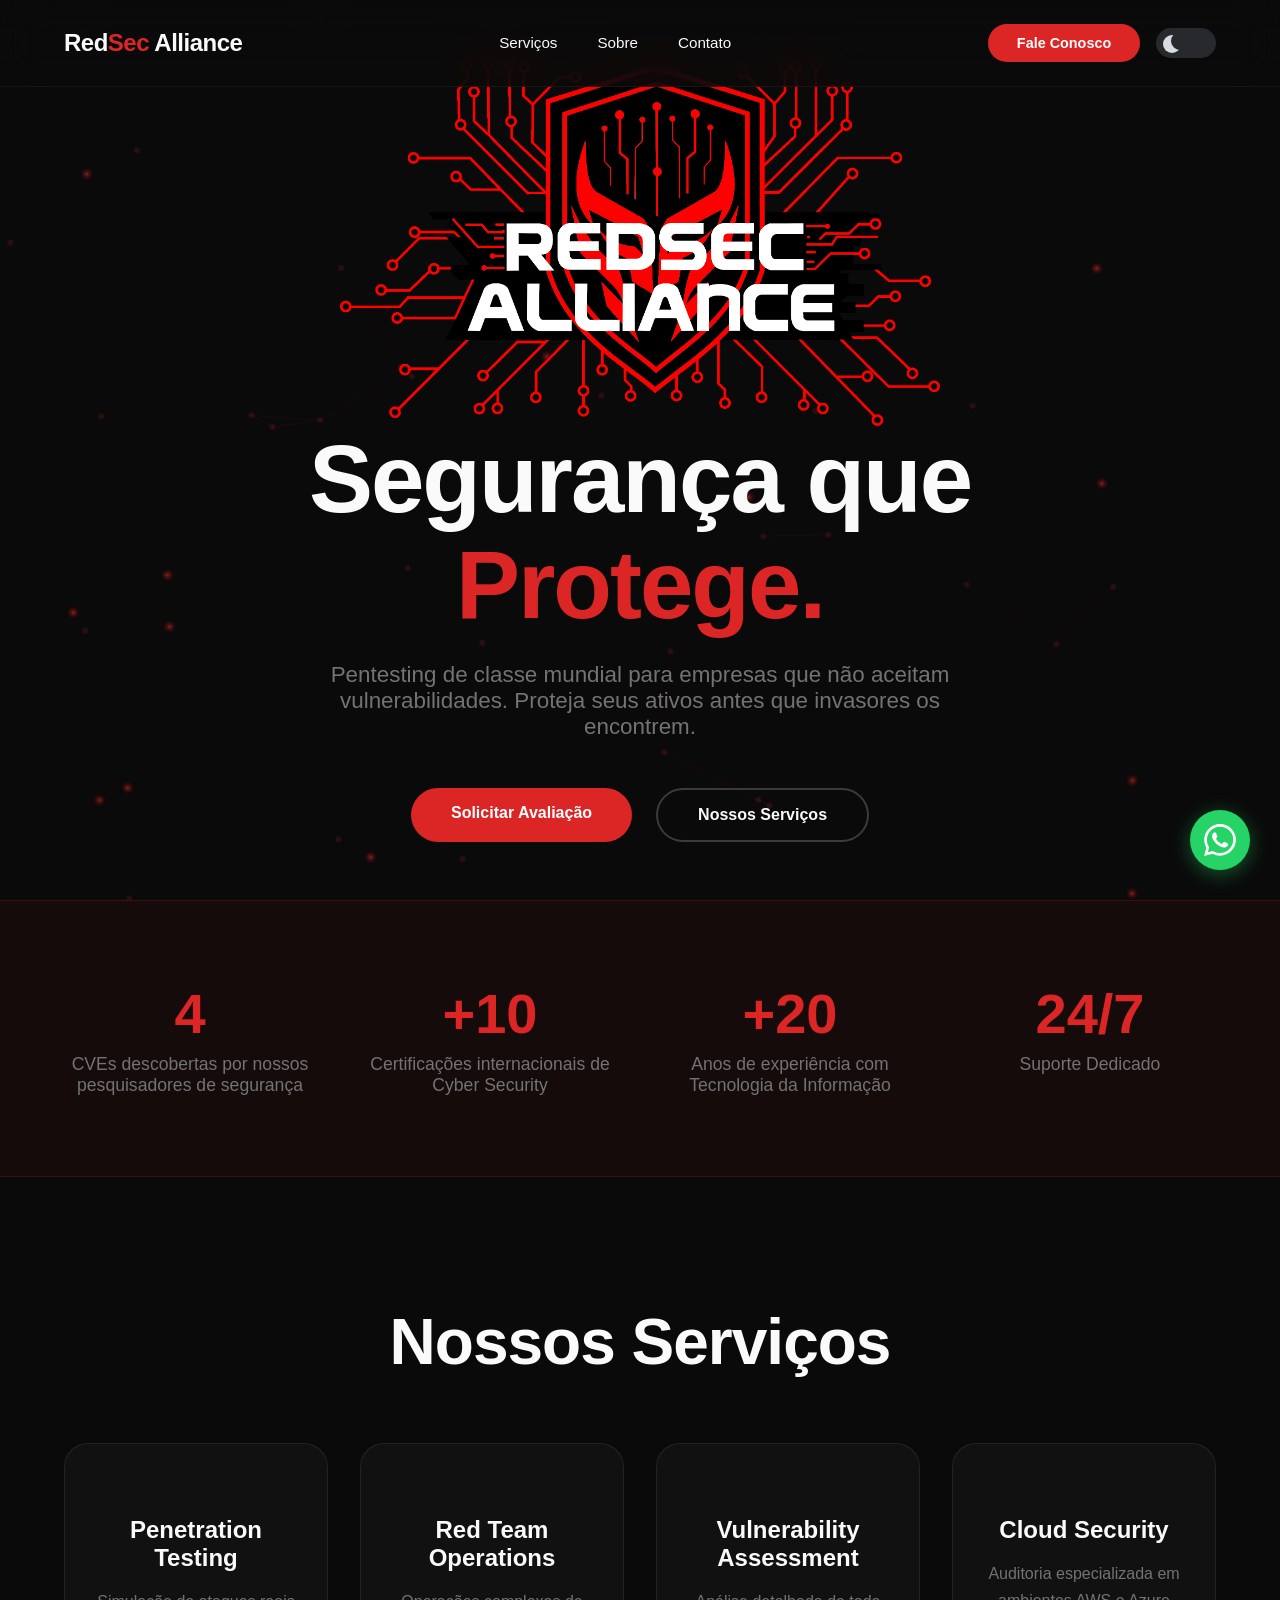
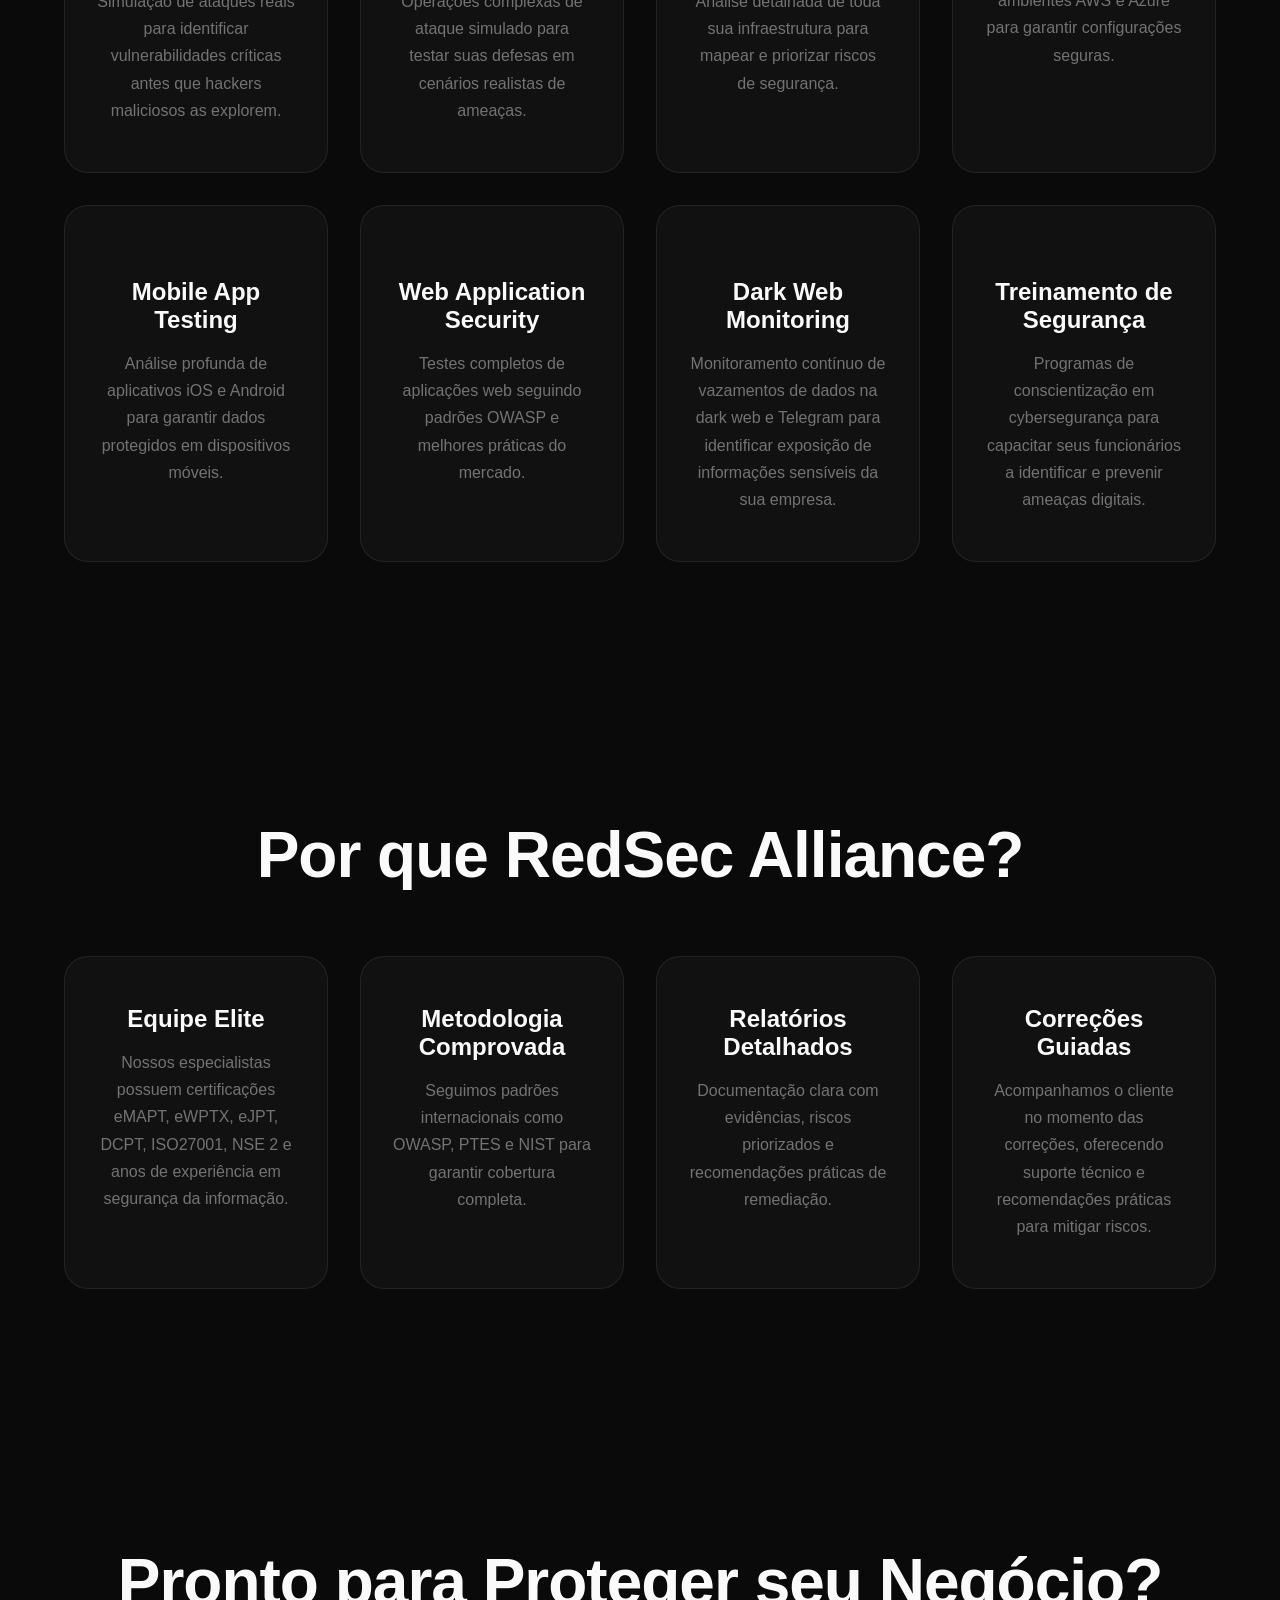
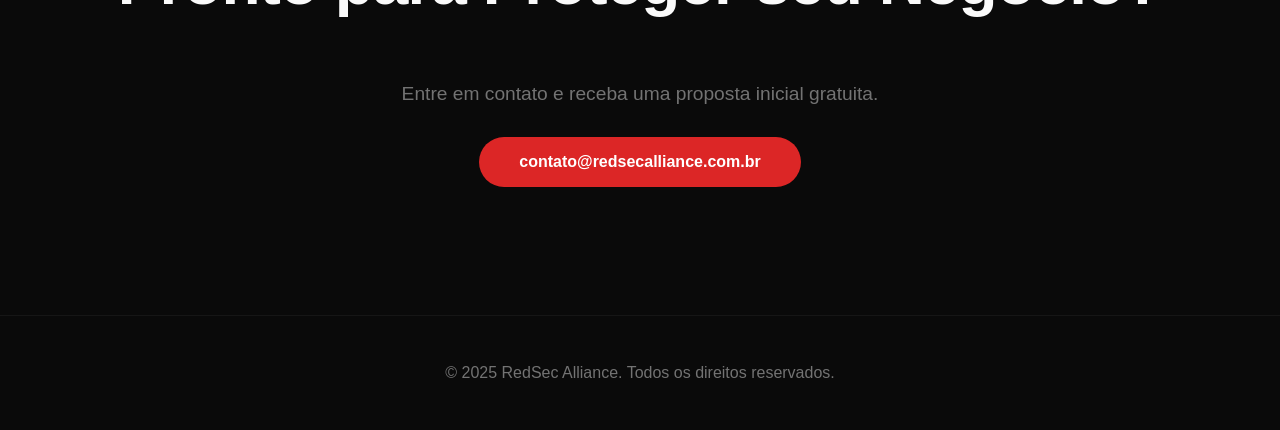
==== commit 04a99d18: "Update WhatsApp contact link in index.html" ====
--- a/index.html
+++ b/index.html
@@ -134,7 +134,7 @@
         <p>&copy; 2025 RedSec Alliance. Todos os direitos reservados.</p>
     </footer>
     <!-- Botão WhatsApp Flutuante -->
-    <a href="https://wa.me/5511977189266?text=Olá!%20Gostaria%20de%20saber%20mais%20sobre%20os%20serviços%20de%20pentest%20da%20RedSec%20Alliance." class="whatsapp-button" target="_blank" rel="noopener noreferrer">
+    <a href="https://wa.me/554896154800?text=Olá!%20Gostaria%20de%20saber%20mais%20sobre%20os%20serviços%20de%20pentest%20da%20RedSec%20Alliance." class="whatsapp-button" target="_blank" rel="noopener noreferrer">
         <svg viewBox="0 0 24 24" fill="currentColor">
             <path d="M17.472 14.382c-.297-.149-1.758-.867-2.03-.967-.273-.099-.471-.148-.67.15-.197.297-.767.966-.94 1.164-.173.199-.347.223-.644.075-.297-.15-1.255-.463-2.39-1.475-.883-.788-1.48-1.761-1.653-2.059-.173-.297-.018-.458.13-.606.134-.133.298-.347.446-.52.149-.174.198-.298.298-.497.099-.198.05-.371-.025-.52-.075-.149-.669-1.612-.916-2.207-.242-.579-.487-.5-.669-.51-.173-.008-.371-.01-.57-.01-.198 0-.52.074-.792.372-.272.297-1.04 1.016-1.04 2.479 0 1.462 1.065 2.875 1.213 3.074.149.198 2.096 3.2 5.077 4.487.709.306 1.262.489 1.694.625.712.227 1.36.195 1.871.118.571-.085 1.758-.719 2.006-1.413.248-.694.248-1.289.173-1.413-.074-.124-.272-.198-.57-.347m-5.421 7.403h-.004a9.87 9.87 0 01-5.031-1.378l-.361-.214-3.741.982.998-3.648-.235-.374a9.86 9.86 0 01-1.51-5.26c.001-5.45 4.436-9.884 9.888-9.884 2.64 0 5.122 1.03 6.988 2.898a9.825 9.825 0 012.893 6.994c-.003 5.45-4.437 9.884-9.885 9.884m8.413-18.297A11.815 11.815 0 0012.05 0C5.495 0 .16 5.335.157 11.892c0 2.096.547 4.142 1.588 5.945L.057 24l6.305-1.654a11.882 11.882 0 005.683 1.448h.005c6.554 0 11.89-5.335 11.893-11.893a11.821 11.821 0 00-3.48-8.413Z"/>
         </svg>
@@ -142,4 +142,4 @@
 
     <script src="script.js"></script>
 </body>
-</html>+</html>
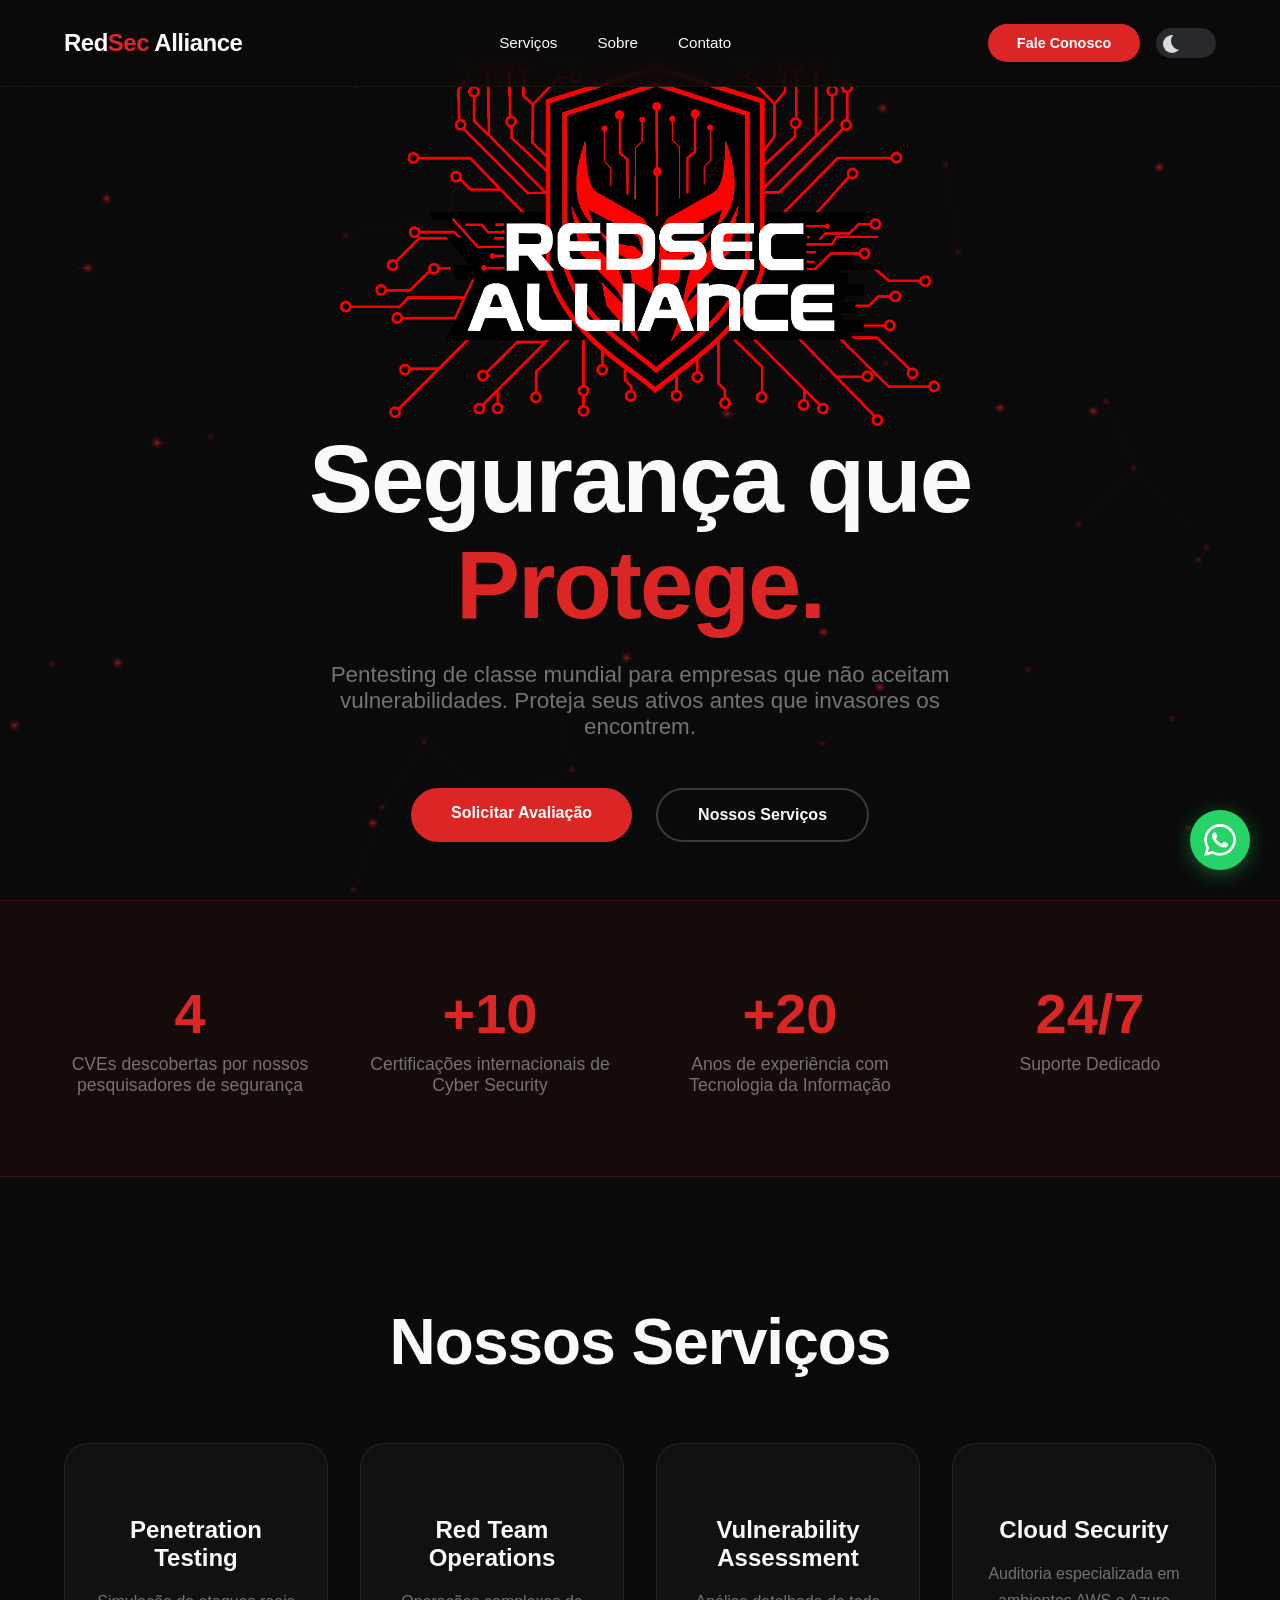
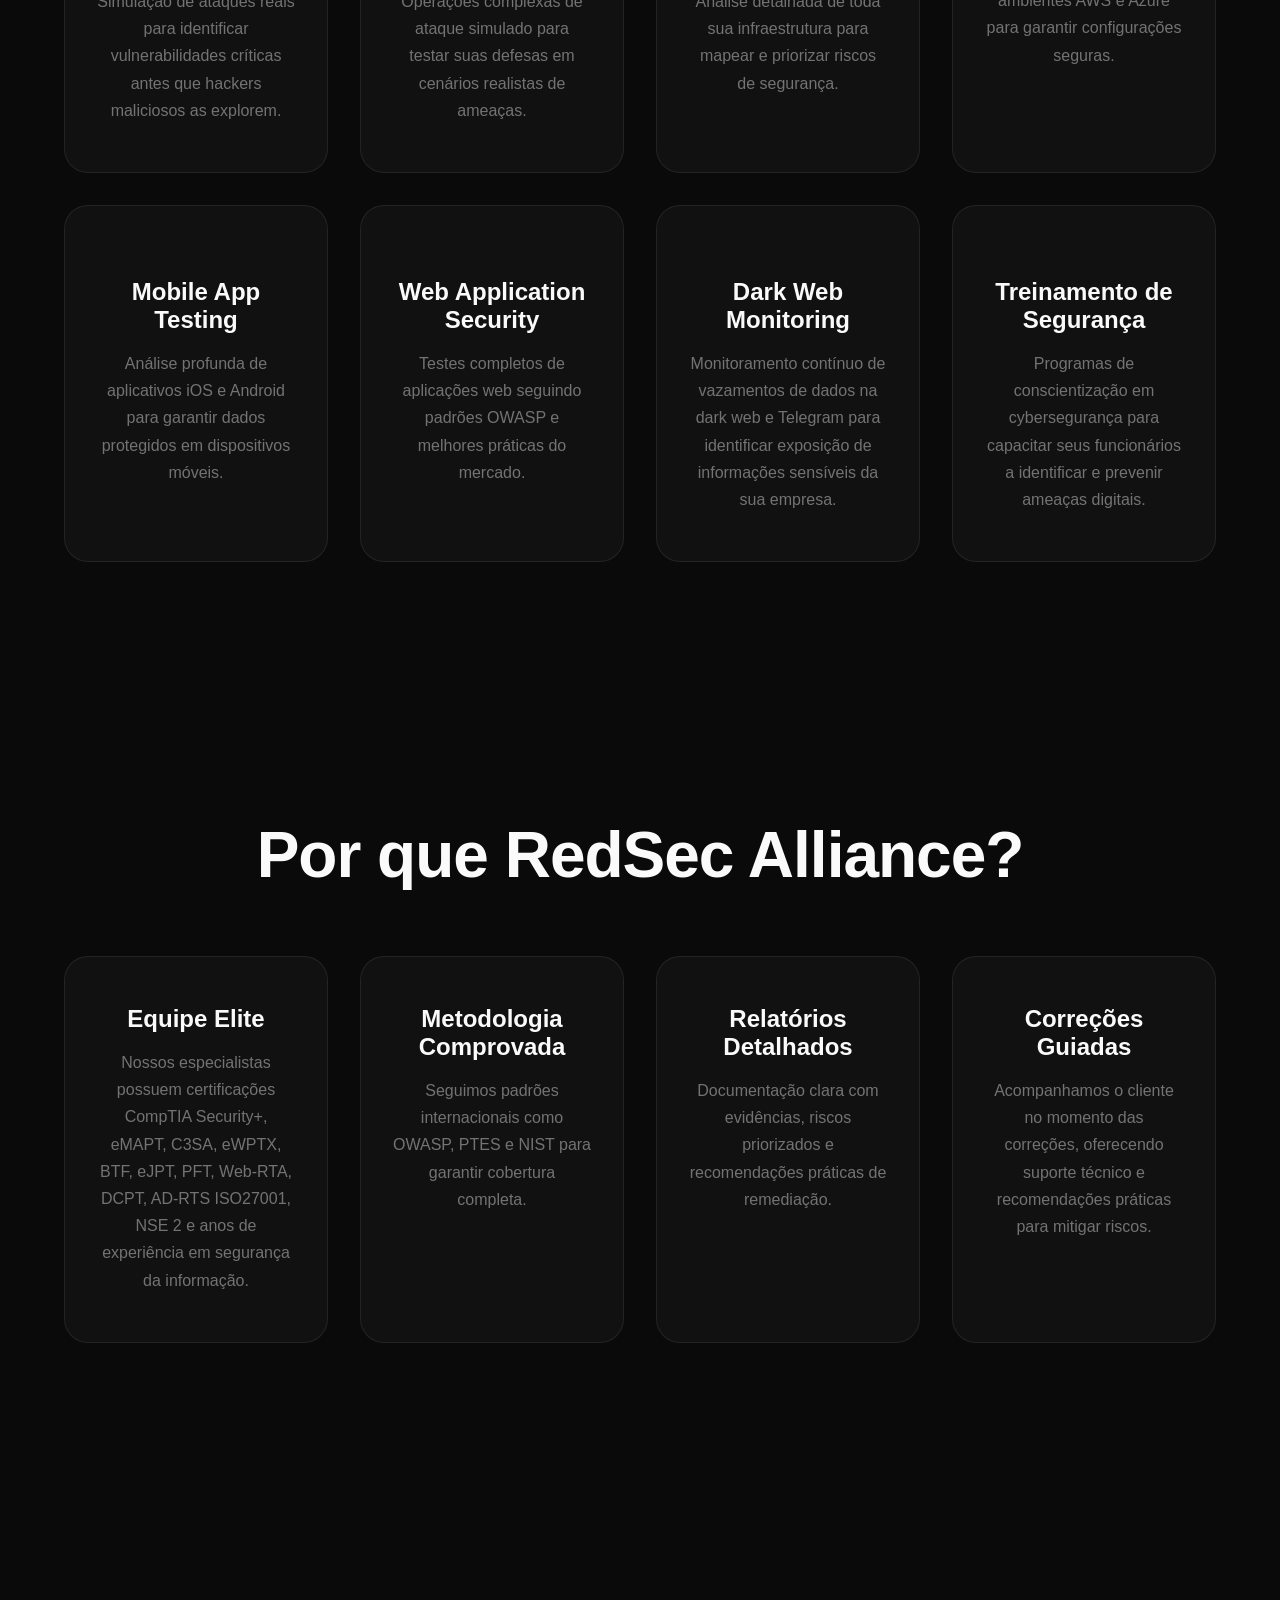
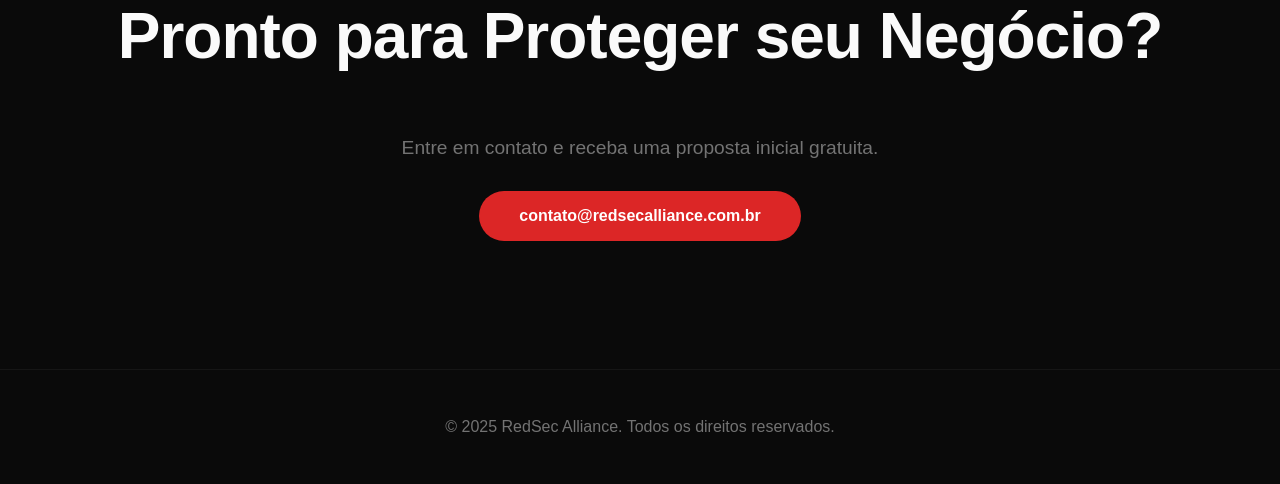
==== commit 8fa73bc4: "Update certifications listed for specialists Adding certifications." ====
--- a/index.html
+++ b/index.html
@@ -107,7 +107,7 @@
         <div class="services">
             <div class="service-card">
                 <h3>Equipe Elite</h3>
-                <p>Nossos especialistas possuem certificações eMAPT, eWPTX, eJPT, DCPT, ISO27001, NSE 2 e anos de experiência em segurança da informação.</p>
+                <p>Nossos especialistas possuem certificações CompTIA Security+, eMAPT, C3SA, eWPTX, BTF, eJPT, PFT, Web-RTA, DCPT, AD-RTS ISO27001, NSE 2 e anos de experiência em segurança da informação.</p>
             </div>
             <div class="service-card">
                 <h3>Metodologia Comprovada</h3>
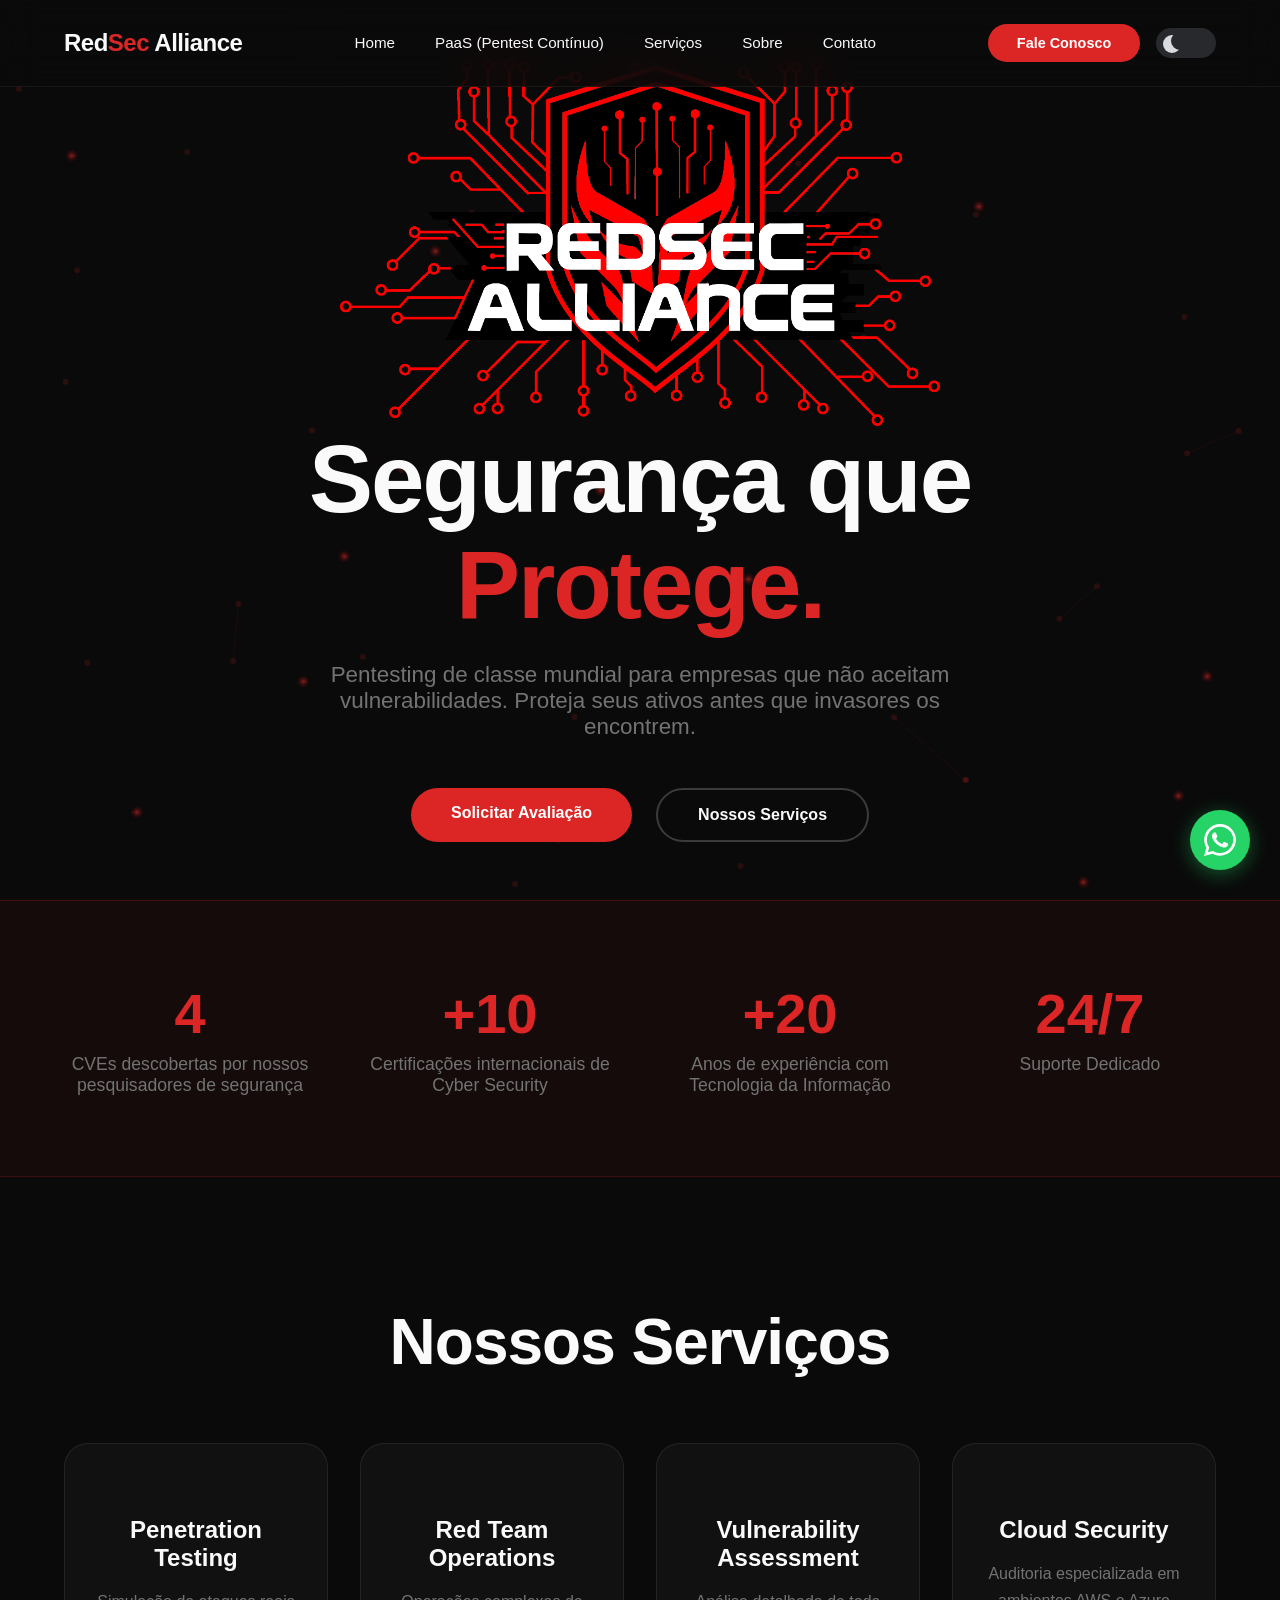
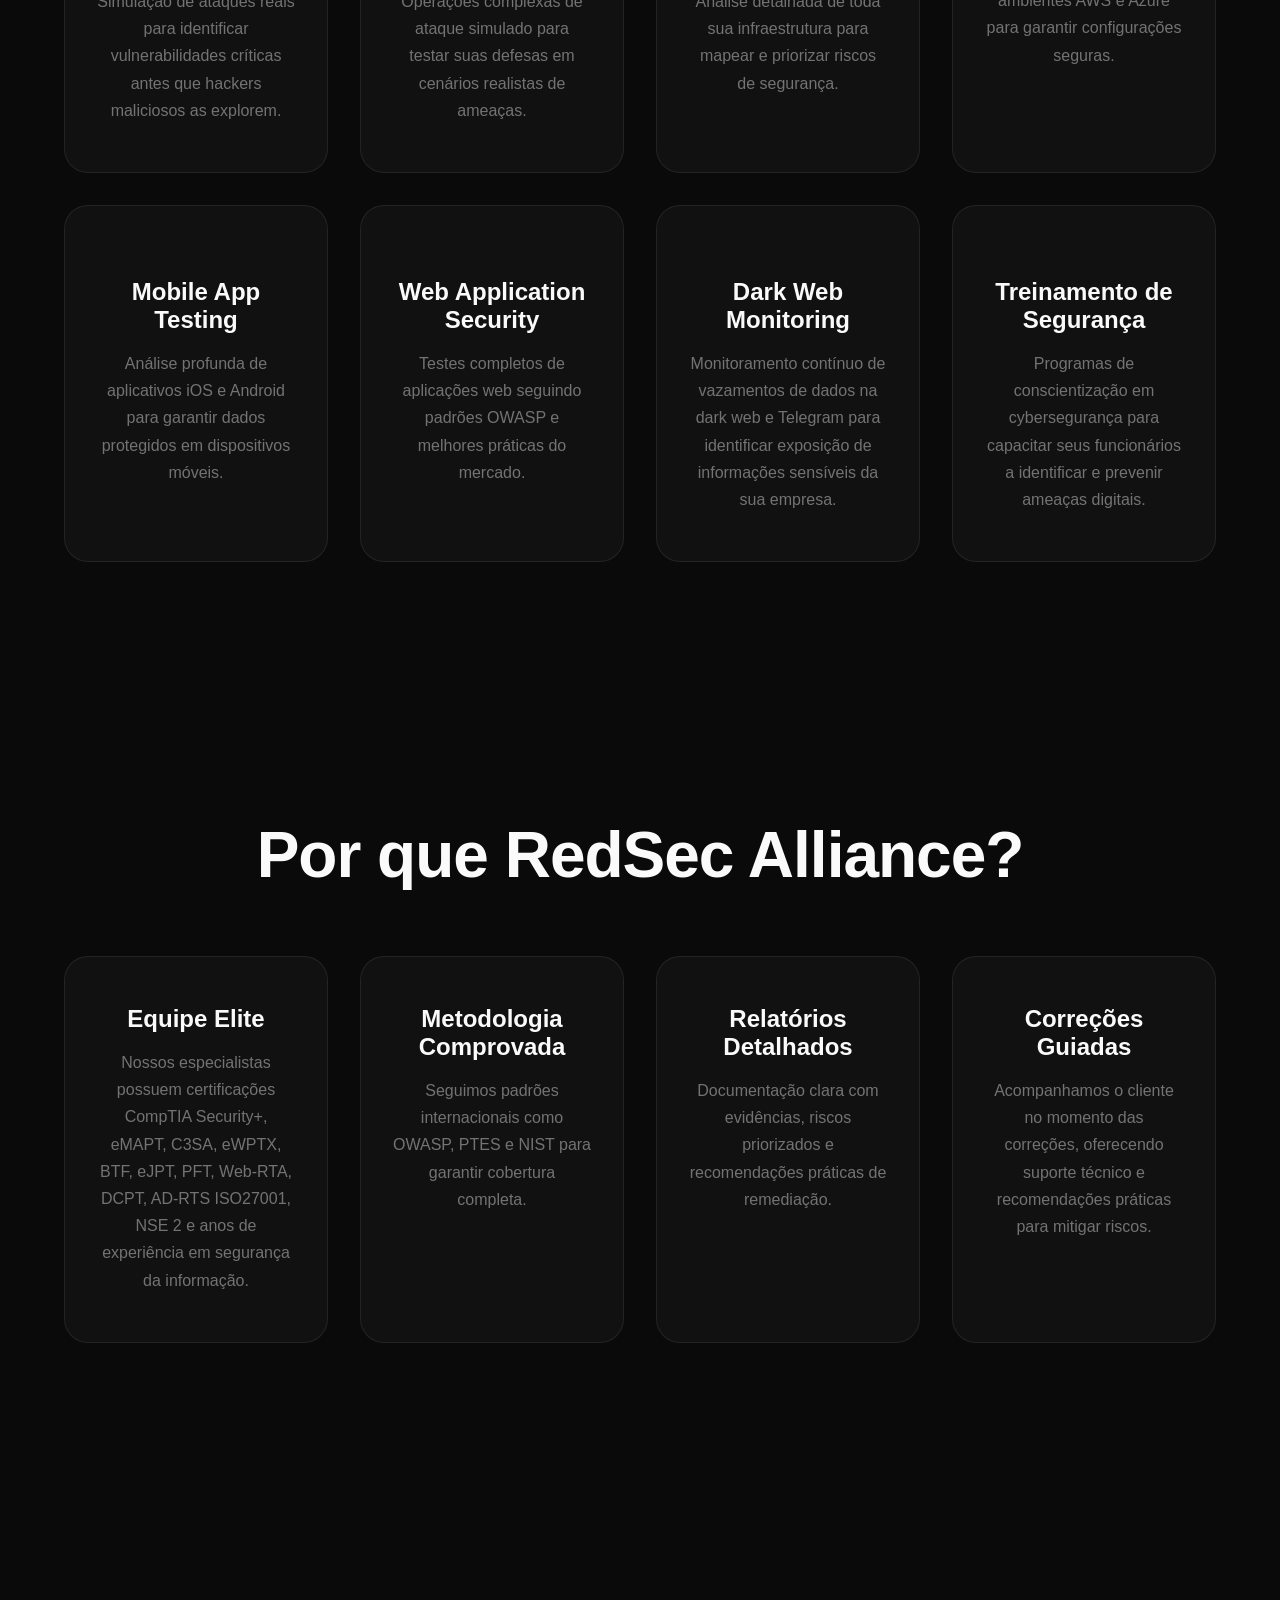
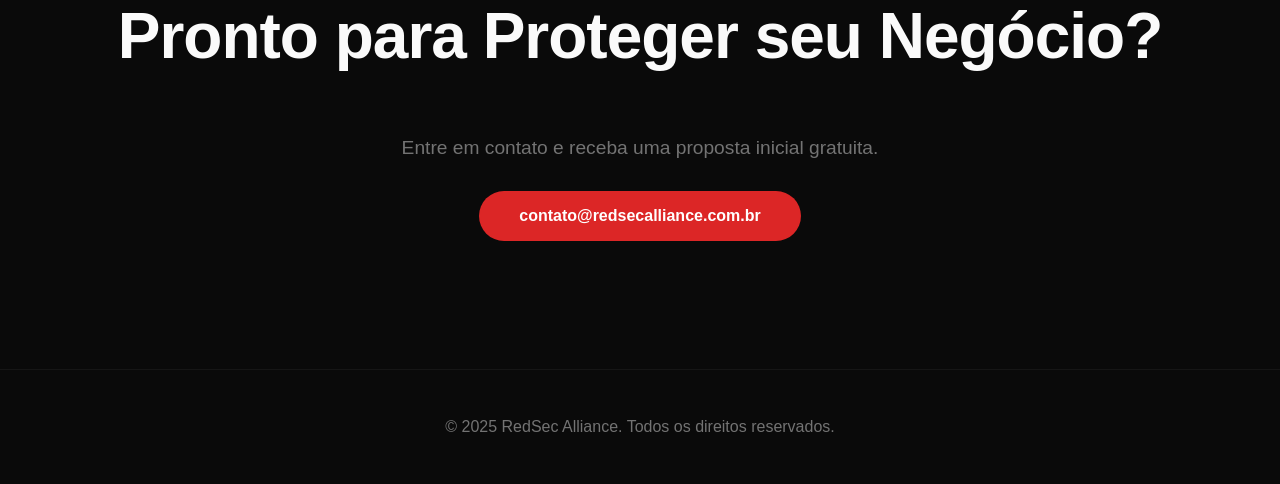
==== commit 50c8f19e: "feat: adiciona subpágina do PaaS, atualiza navbar e insere clientes reais" ====
--- a/index.html
+++ b/index.html
@@ -8,9 +8,11 @@
 </head>
 <body>
     <nav>
-        <div class="logo">Red<span>Sec</span> Alliance</div>
+        <div class="logo"><a href="index.html" style="color: inherit; text-decoration: none;">Red<span>Sec</span> Alliance</a></div>
 
         <ul class="nav-links">
+            <li><a href="index.html">Home</a></li>
+            <li><a href="paas.html">PaaS (Pentest Contínuo)</a></li>
             <li><a href="#services">Serviços</a></li>
             <li><a href="#about">Sobre</a></li>
             <li><a href="#contact">Contato</a></li>
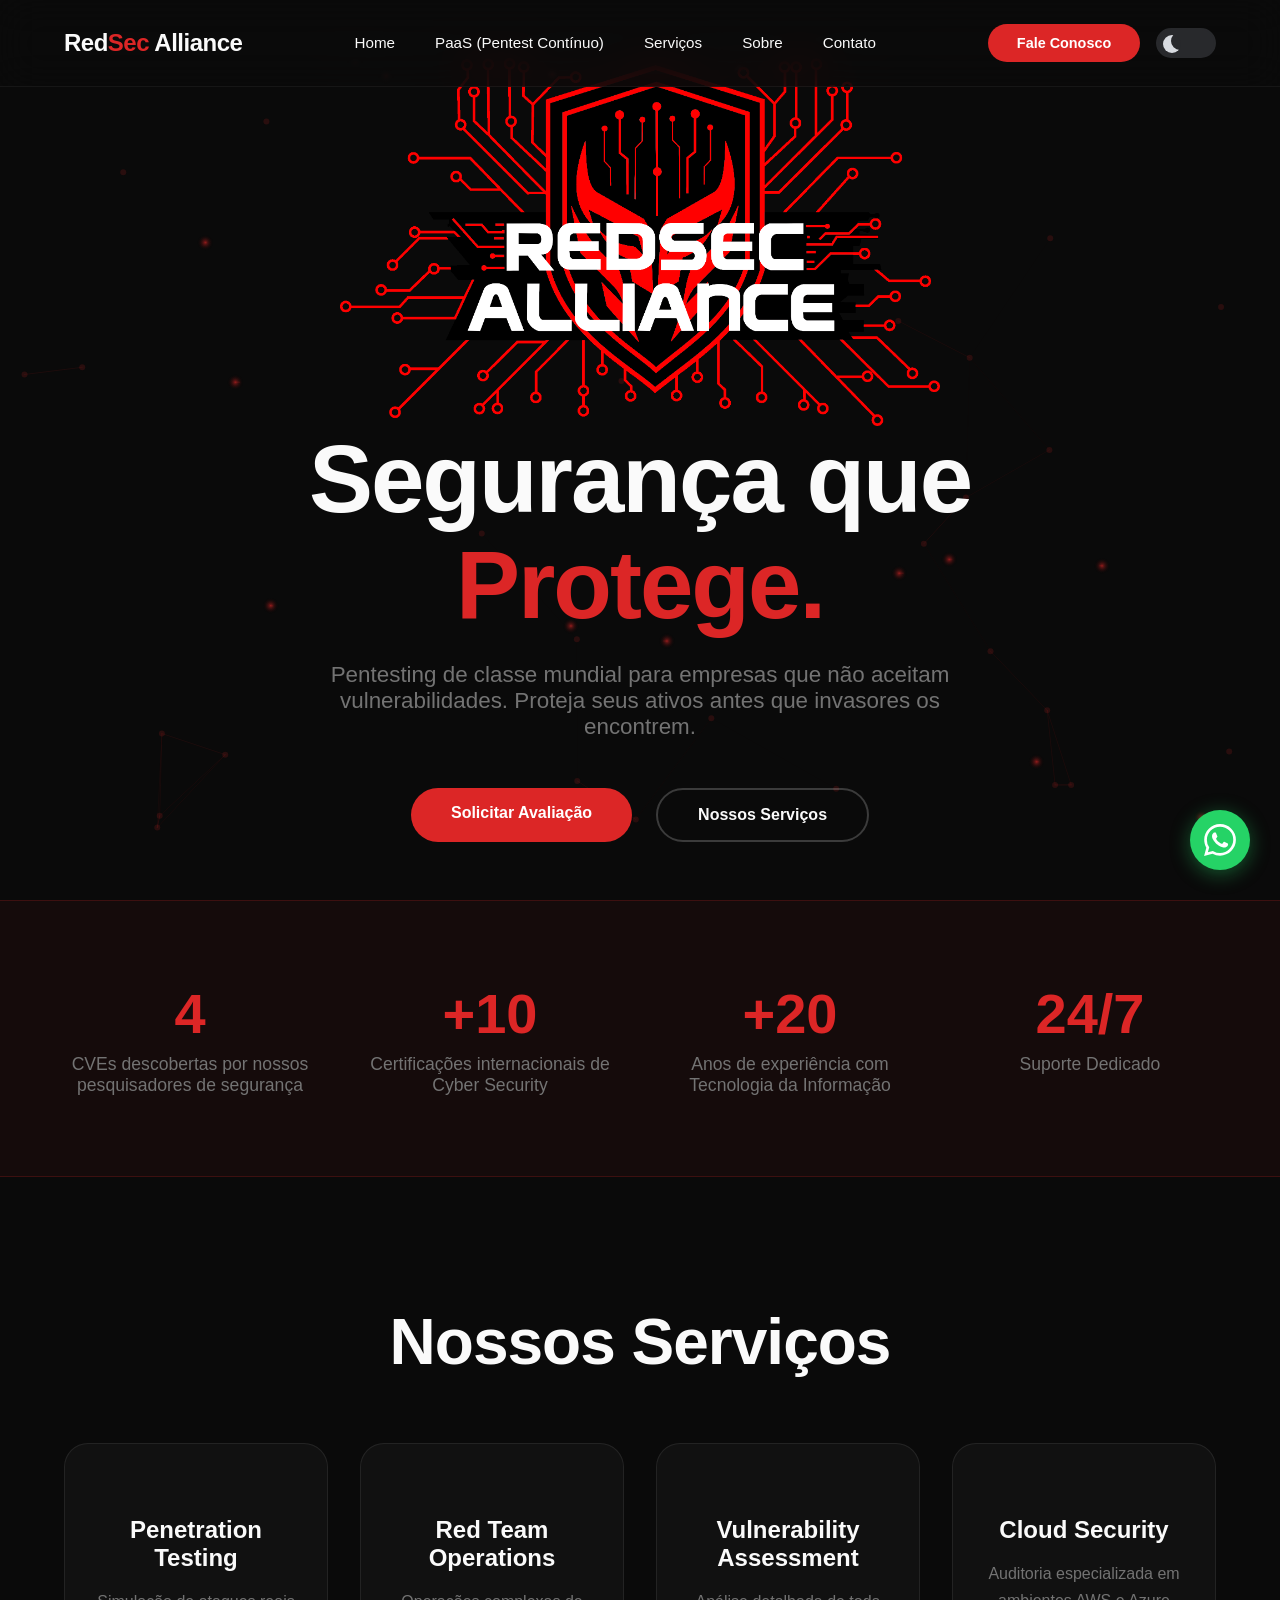
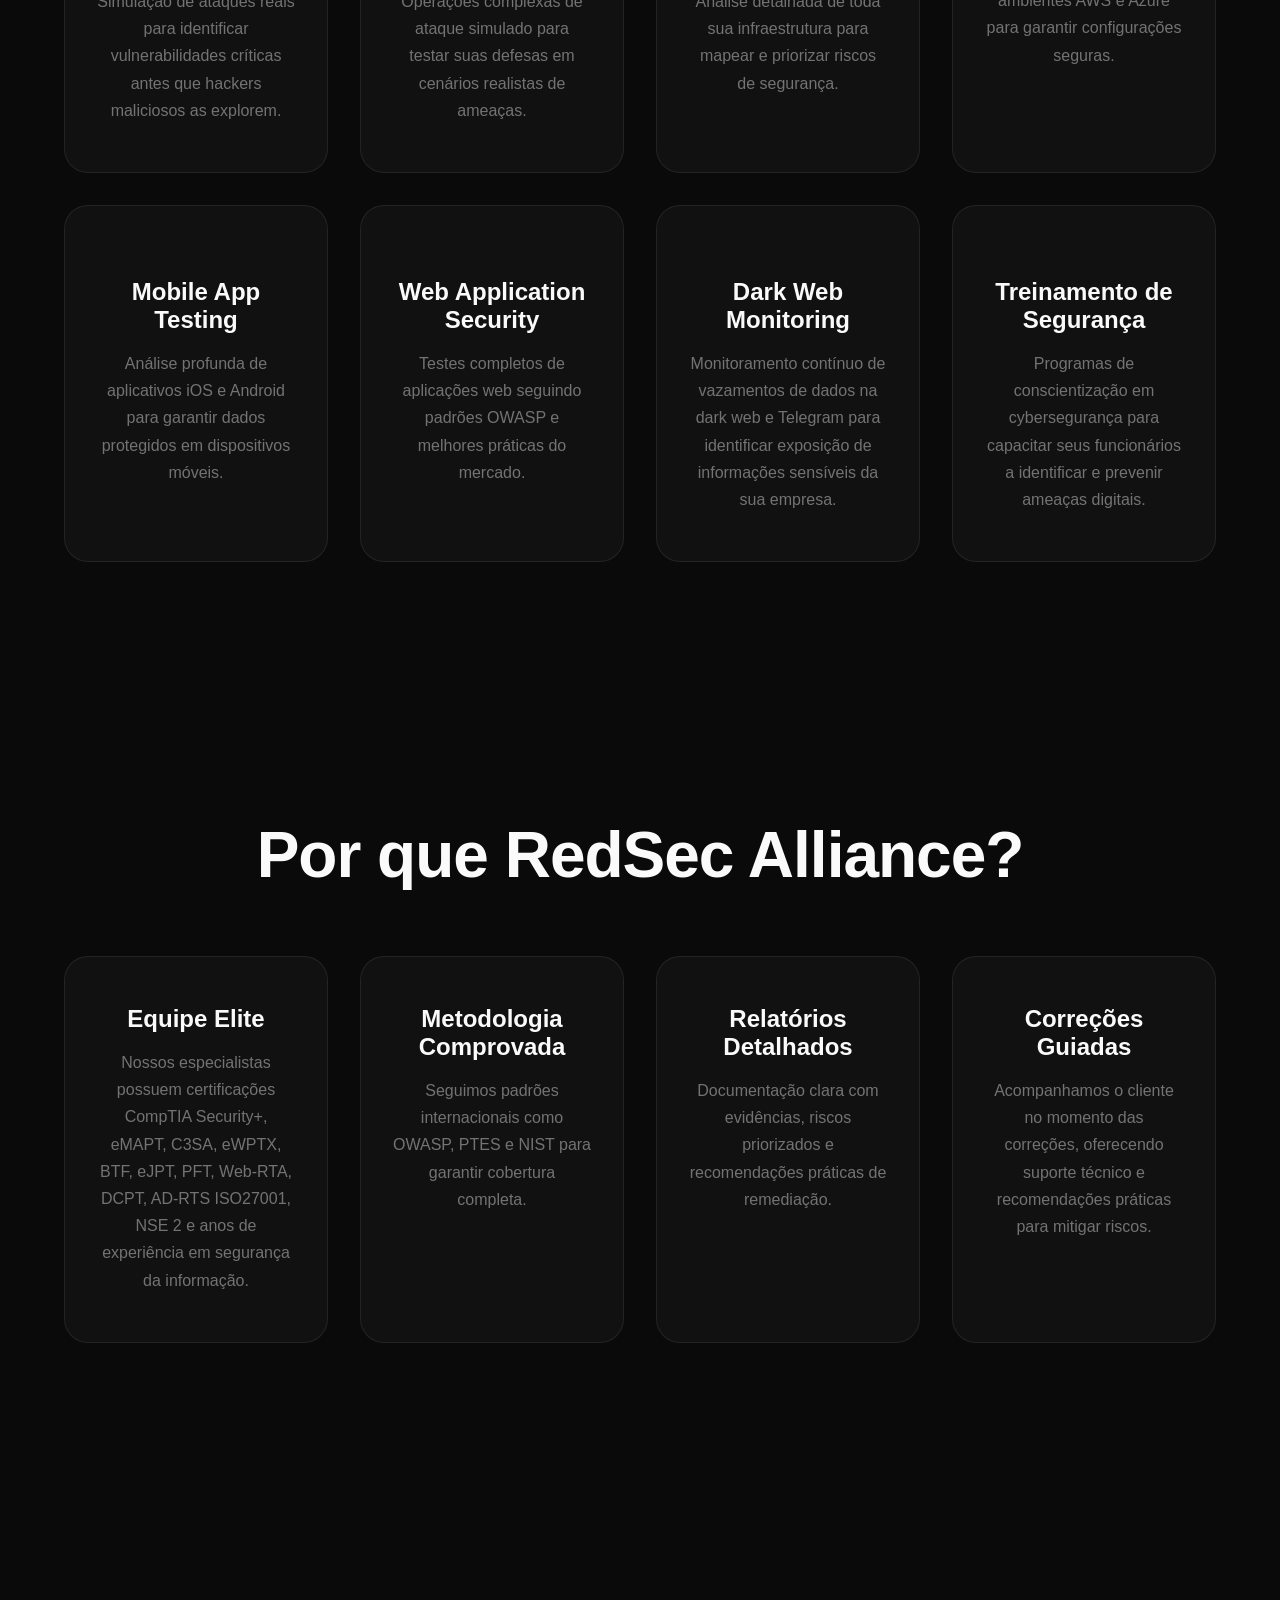
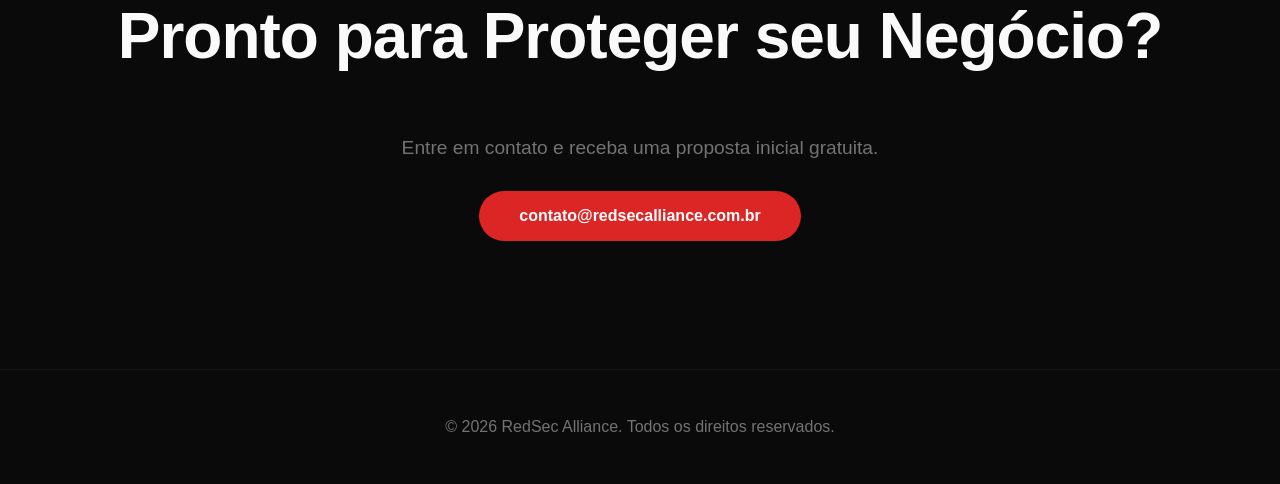
==== commit 09e9e287: "Update index.html" ====
--- a/index.html
+++ b/index.html
@@ -133,7 +133,7 @@
     </section>
 
     <footer>
-        <p>&copy; 2025 RedSec Alliance. Todos os direitos reservados.</p>
+        <p>&copy; 2026 RedSec Alliance. Todos os direitos reservados.</p>
     </footer>
     <!-- Botão WhatsApp Flutuante -->
     <a href="https://wa.me/554896154800?text=Olá!%20Gostaria%20de%20saber%20mais%20sobre%20os%20serviços%20de%20pentest%20da%20RedSec%20Alliance." class="whatsapp-button" target="_blank" rel="noopener noreferrer">
